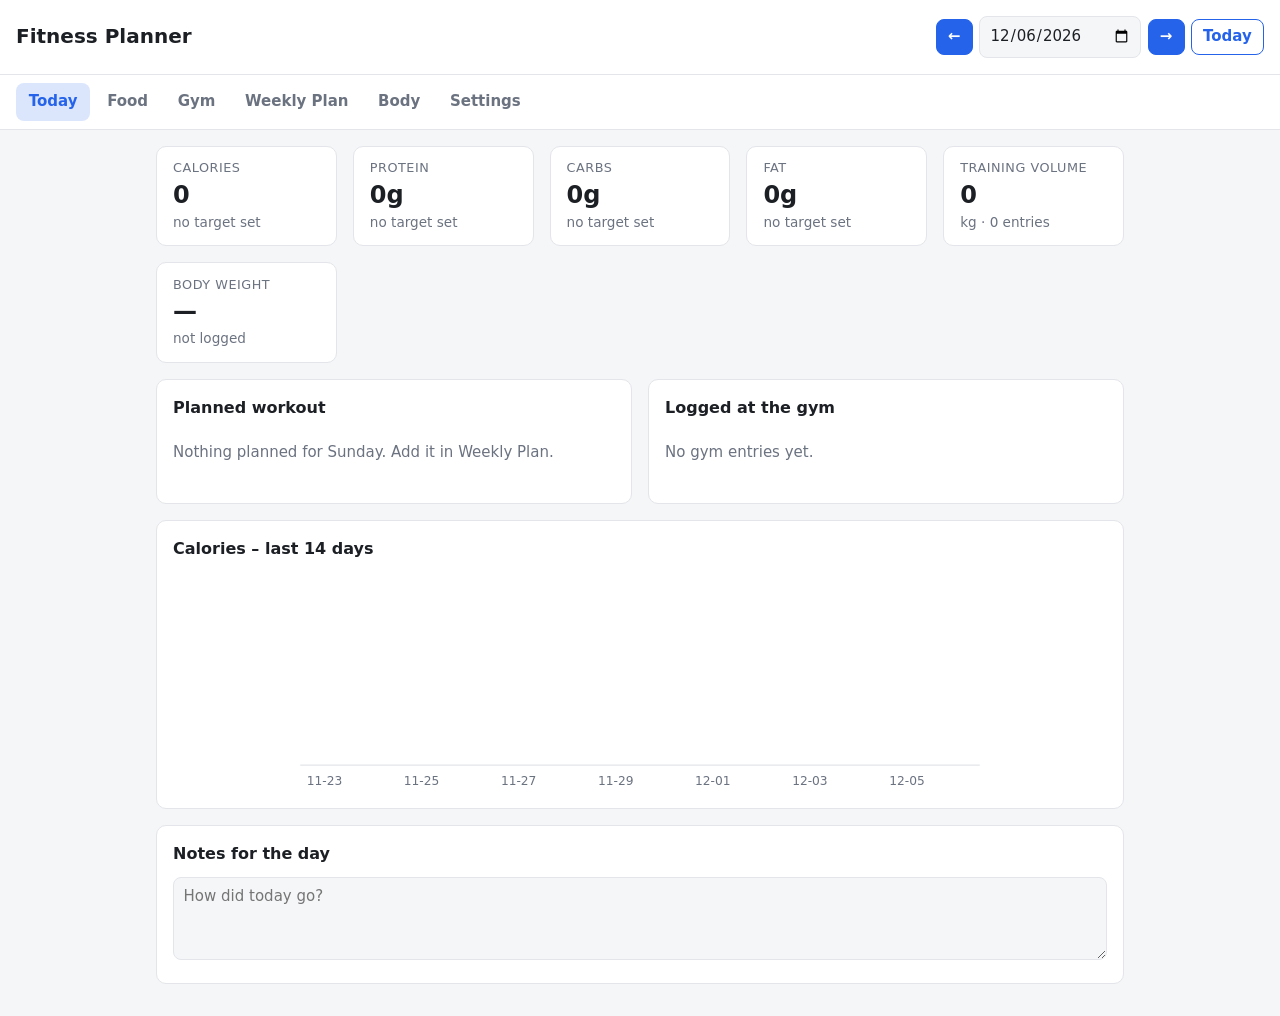
==== index.html @ 5d9c7757 "Add personal fitness planner website Static single-page app for manually logging food, gym sessions " ====
<!doctype html>
<html lang="en">
<head>
  <meta charset="utf-8">
  <meta name="viewport" content="width=device-width, initial-scale=1">
  <title>Fitness Planner</title>
  <link rel="stylesheet" href="styles.css">
</head>
<body>
  <header class="topbar">
    <h1>Fitness Planner</h1>
    <div class="date-nav">
      <button id="prevDay" aria-label="Previous day">&larr;</button>
      <input type="date" id="currentDate">
      <button id="nextDay" aria-label="Next day">&rarr;</button>
      <button id="todayBtn" class="ghost">Today</button>
    </div>
  </header>

  <nav class="tabs" role="tablist">
    <button class="tab active" data-tab="today">Today</button>
    <button class="tab" data-tab="food">Food</button>
    <button class="tab" data-tab="gym">Gym</button>
    <button class="tab" data-tab="plan">Weekly Plan</button>
    <button class="tab" data-tab="body">Body</button>
    <button class="tab" data-tab="settings">Settings</button>
  </nav>

  <main>
    <!-- TODAY -->
    <section id="tab-today" class="panel active">
      <div class="grid stats" id="todayStats"></div>
      <div class="grid two">
        <div class="card">
          <h2>Planned workout</h2>
          <div id="todayPlan"></div>
        </div>
        <div class="card">
          <h2>Logged at the gym</h2>
          <div id="todayGym"></div>
        </div>
      </div>
      <div class="card">
        <h2>Calories – last 14 days</h2>
        <div id="calChart" class="chart"></div>
      </div>
      <div class="card">
        <h2>Notes for the day</h2>
        <textarea id="dayNote" rows="3" placeholder="How did today go?"></textarea>
      </div>
    </section>

    <!-- FOOD -->
    <section id="tab-food" class="panel">
      <div class="card">
        <h2>Add food</h2>
        <form id="foodForm" class="form-grid">
          <label>Meal
            <select name="meal">
              <option>Breakfast</option><option>Lunch</option>
              <option>Dinner</option><option>Snack</option>
            </select>
          </label>
          <label class="wide">Food<input name="name" required placeholder="e.g. Chicken breast 200g"></label>
          <label>Calories<input name="kcal" type="number" min="0" step="1"></label>
          <label>Protein (g)<input name="protein" type="number" min="0" step="0.1"></label>
          <label>Carbs (g)<input name="carbs" type="number" min="0" step="0.1"></label>
          <label>Fat (g)<input name="fat" type="number" min="0" step="0.1"></label>
          <button type="submit">Add</button>
        </form>
        <div id="foodQuick" class="chips"></div>
      </div>
      <div class="card">
        <h2>Food on <span class="dateLabel"></span></h2>
        <div id="foodList"></div>
      </div>
    </section>

    <!-- GYM -->
    <section id="tab-gym" class="panel">
      <div class="card">
        <h2>Log a set</h2>
        <form id="gymForm" class="form-grid">
          <label class="wide">Exercise<input name="exercise" required list="exerciseList" placeholder="e.g. Bench press"></label>
          <label>Sets<input name="sets" type="number" min="1" step="1" value="1"></label>
          <label>Reps<input name="reps" type="number" min="0" step="1"></label>
          <label><span>Weight (<span class="unitW"></span>)</span><input name="weight" type="number" min="0" step="0.5"></label>
          <label>Duration (min)<input name="minutes" type="number" min="0" step="1" placeholder="cardio"></label>
          <label class="wide">Notes<input name="notes" placeholder="RPE, feel, etc."></label>
          <button type="submit">Add</button>
        </form>
        <datalist id="exerciseList"></datalist>
      </div>
      <div class="card">
        <h2>Workout on <span class="dateLabel"></span></h2>
        <div id="gymList"></div>
      </div>
      <div class="card">
        <h2>Exercise history</h2>
        <select id="historyExercise"></select>
        <div id="historyChart" class="chart"></div>
        <div id="historyTable"></div>
      </div>
    </section>

    <!-- PLAN -->
    <section id="tab-plan" class="panel">
      <div class="card">
        <h2>Weekly template</h2>
        <p class="muted">Write what you plan to do each day. One exercise per line, e.g. <code>Squat 3x5 @ 100</code>.</p>
        <div id="planGrid" class="plan-grid"></div>
      </div>
    </section>

    <!-- BODY -->
    <section id="tab-body" class="panel">
      <div class="card">
        <h2>Log body weight</h2>
        <form id="bodyForm" class="form-grid">
          <label><span>Weight (<span class="unitW"></span>)</span><input name="weight" type="number" min="0" step="0.1" required></label>
          <label>Waist (cm)<input name="waist" type="number" min="0" step="0.1"></label>
          <button type="submit">Save for <span class="dateLabel"></span></button>
        </form>
      </div>
      <div class="card">
        <h2>Weight trend</h2>
        <div id="weightChart" class="chart"></div>
        <div id="bodyList"></div>
      </div>
    </section>

    <!-- SETTINGS -->
    <section id="tab-settings" class="panel">
      <div class="card">
        <h2>Daily targets</h2>
        <p class="muted">Set these yourself (or with your coach / dietitian). Leave blank to hide a target.</p>
        <form id="settingsForm" class="form-grid">
          <label>Calories<input name="kcal" type="number" min="0"></label>
          <label>Protein (g)<input name="protein" type="number" min="0"></label>
          <label>Carbs (g)<input name="carbs" type="number" min="0"></label>
          <label>Fat (g)<input name="fat" type="number" min="0"></label>
          <label>Weight unit
            <select name="unit"><option value="kg">kg</option><option value="lb">lb</option></select>
          </label>
          <button type="submit">Save</button>
        </form>
      </div>
      <div class="card">
        <h2>Backup</h2>
        <p class="muted">Data is stored only in this browser. Export regularly to keep a copy, or to move it to another device.</p>
        <div class="row">
          <button id="exportBtn">Export JSON</button>
          <button id="exportCsvBtn" class="ghost">Export CSV (food + gym)</button>
          <label class="file-btn ghost">Import JSON<input type="file" id="importFile" accept="application/json"></label>
          <button id="wipeBtn" class="danger">Erase all data</button>
        </div>
      </div>
    </section>
  </main>

  <div id="toast" class="toast" hidden></div>
  <script src="app.js"></script>
</body>
</html>
---- styles.css ----
:root {
  --bg: #f5f6f8;
  --card: #ffffff;
  --text: #1c1f24;
  --muted: #6b7280;
  --border: #e3e5ea;
  --accent: #2563eb;
  --accent-soft: #dbe6fd;
  --good: #15803d;
  --warn: #b45309;
  --danger: #b91c1c;
  --radius: 10px;
}
@media (prefers-color-scheme: dark) {
  :root {
    --bg: #111317;
    --card: #1b1e24;
    --text: #e8eaee;
    --muted: #9aa1ad;
    --border: #2c3038;
    --accent: #6b9bff;
    --accent-soft: #23314f;
    --good: #4ade80;
    --warn: #fbbf24;
    --danger: #f87171;
  }
}
* { box-sizing: border-box; }
body {
  margin: 0;
  font: 15px/1.45 system-ui, -apple-system, "Segoe UI", Roboto, sans-serif;
  background: var(--bg);
  color: var(--text);
}
h1 { font-size: 1.25rem; margin: 0; }
h2 { font-size: 1rem; margin: 0 0 .75rem; }
.muted { color: var(--muted); font-size: .9rem; }
code { background: var(--accent-soft); padding: 0 4px; border-radius: 4px; }

.topbar {
  display: flex; flex-wrap: wrap; gap: .75rem;
  align-items: center; justify-content: space-between;
  padding: 1rem; background: var(--card); border-bottom: 1px solid var(--border);
}
.date-nav { display: flex; gap: .4rem; align-items: center; }

.tabs {
  display: flex; gap: .25rem; overflow-x: auto;
  padding: .5rem 1rem; background: var(--card); border-bottom: 1px solid var(--border);
  position: sticky; top: 0; z-index: 5;
}
.tab {
  background: transparent; color: var(--muted); border: 0;
  padding: .5rem .8rem; border-radius: 8px; white-space: nowrap;
}
.tab.active { background: var(--accent-soft); color: var(--accent); font-weight: 600; }

main { max-width: 1000px; margin: 0 auto; padding: 1rem; }
.panel { display: none; }
.panel.active { display: block; }

.card {
  background: var(--card); border: 1px solid var(--border);
  border-radius: var(--radius); padding: 1rem; margin-bottom: 1rem;
}
.grid { display: grid; gap: 1rem; }
.grid.two { grid-template-columns: repeat(auto-fit, minmax(280px, 1fr)); }
.grid.stats { grid-template-columns: repeat(auto-fit, minmax(150px, 1fr)); margin-bottom: 1rem; }
.stat { background: var(--card); border: 1px solid var(--border); border-radius: var(--radius); padding: .8rem 1rem; }
.stat .label { color: var(--muted); font-size: .8rem; text-transform: uppercase; letter-spacing: .04em; }
.stat .value { font-size: 1.5rem; font-weight: 700; font-variant-numeric: tabular-nums; }
.stat .sub { color: var(--muted); font-size: .85rem; }
.bar { height: 6px; background: var(--border); border-radius: 3px; margin-top: .4rem; overflow: hidden; }
.bar > span { display: block; height: 100%; background: var(--accent); }
.bar.over > span { background: var(--warn); }

input, select, textarea, button {
  font: inherit; color: inherit;
}
input, select, textarea {
  width: 100%; padding: .5rem .6rem; border: 1px solid var(--border);
  border-radius: 8px; background: var(--bg);
}
textarea { resize: vertical; }
button, .file-btn {
  padding: .5rem .9rem; border-radius: 8px; border: 1px solid var(--accent);
  background: var(--accent); color: #fff; cursor: pointer; font-weight: 600;
}
button.ghost, .file-btn.ghost { background: transparent; color: var(--accent); }
button.danger { background: transparent; border-color: var(--danger); color: var(--danger); }
button.icon { background: transparent; border: 0; color: var(--muted); padding: .2rem .4rem; }
button.icon:hover { color: var(--danger); }
.date-nav button { padding: .4rem .7rem; }
.date-nav input { width: auto; }
.file-btn input { display: none; }

.form-grid {
  display: grid; gap: .6rem; align-items: end;
  grid-template-columns: repeat(auto-fit, minmax(130px, 1fr));
}
.form-grid label { display: flex; flex-direction: column; gap: .25rem; font-size: .85rem; color: var(--muted); }
.form-grid .wide { grid-column: span 2; }
.row { display: flex; flex-wrap: wrap; gap: .5rem; }

table { width: 100%; border-collapse: collapse; font-variant-numeric: tabular-nums; }
th, td { text-align: left; padding: .45rem .4rem; border-bottom: 1px solid var(--border); }
th { color: var(--muted); font-weight: 500; font-size: .8rem; }
td.num, th.num { text-align: right; }
tr.group td { background: var(--accent-soft); font-weight: 600; }
.empty { color: var(--muted); padding: .5rem 0; }

.chips { display: flex; flex-wrap: wrap; gap: .4rem; margin-top: .8rem; }
.chip {
  background: var(--accent-soft); color: var(--accent); border: 0;
  font-weight: 500; padding: .3rem .7rem; border-radius: 999px; font-size: .85rem;
}

.plan-grid { display: grid; gap: .8rem; grid-template-columns: repeat(auto-fit, minmax(220px, 1fr)); }
.plan-day { border: 1px solid var(--border); border-radius: 8px; padding: .6rem; }
.plan-day.is-today { border-color: var(--accent); }
.plan-day h3 { margin: 0 0 .4rem; font-size: .95rem; }
.plan-day input { margin-bottom: .4rem; }

ul.plain { list-style: none; padding: 0; margin: 0; }
ul.plain li { padding: .3rem 0; border-bottom: 1px solid var(--border); display: flex; gap: .5rem; align-items: center; }
ul.plain li.done span { text-decoration: line-through; color: var(--muted); }
ul.plain input[type=checkbox] { width: auto; }

.chart svg { width: 100%; height: auto; max-height: 220px; display: block; }
.chart .axis { stroke: var(--border); }
.chart .line { fill: none; stroke: var(--accent); stroke-width: 2; }
.chart .dot { fill: var(--accent); }
.chart .barrect { fill: var(--accent); }
.chart .target { stroke: var(--warn); stroke-dasharray: 4 4; }
.chart text { fill: var(--muted); font-size: 10px; }

.toast {
  position: fixed; bottom: 1rem; left: 50%; transform: translateX(-50%);
  background: var(--text); color: var(--bg); padding: .6rem 1rem; border-radius: 8px;
}

@media (max-width: 520px) {
  .form-grid .wide { grid-column: 1 / -1; }
  .topbar { flex-direction: column; align-items: stretch; }
}
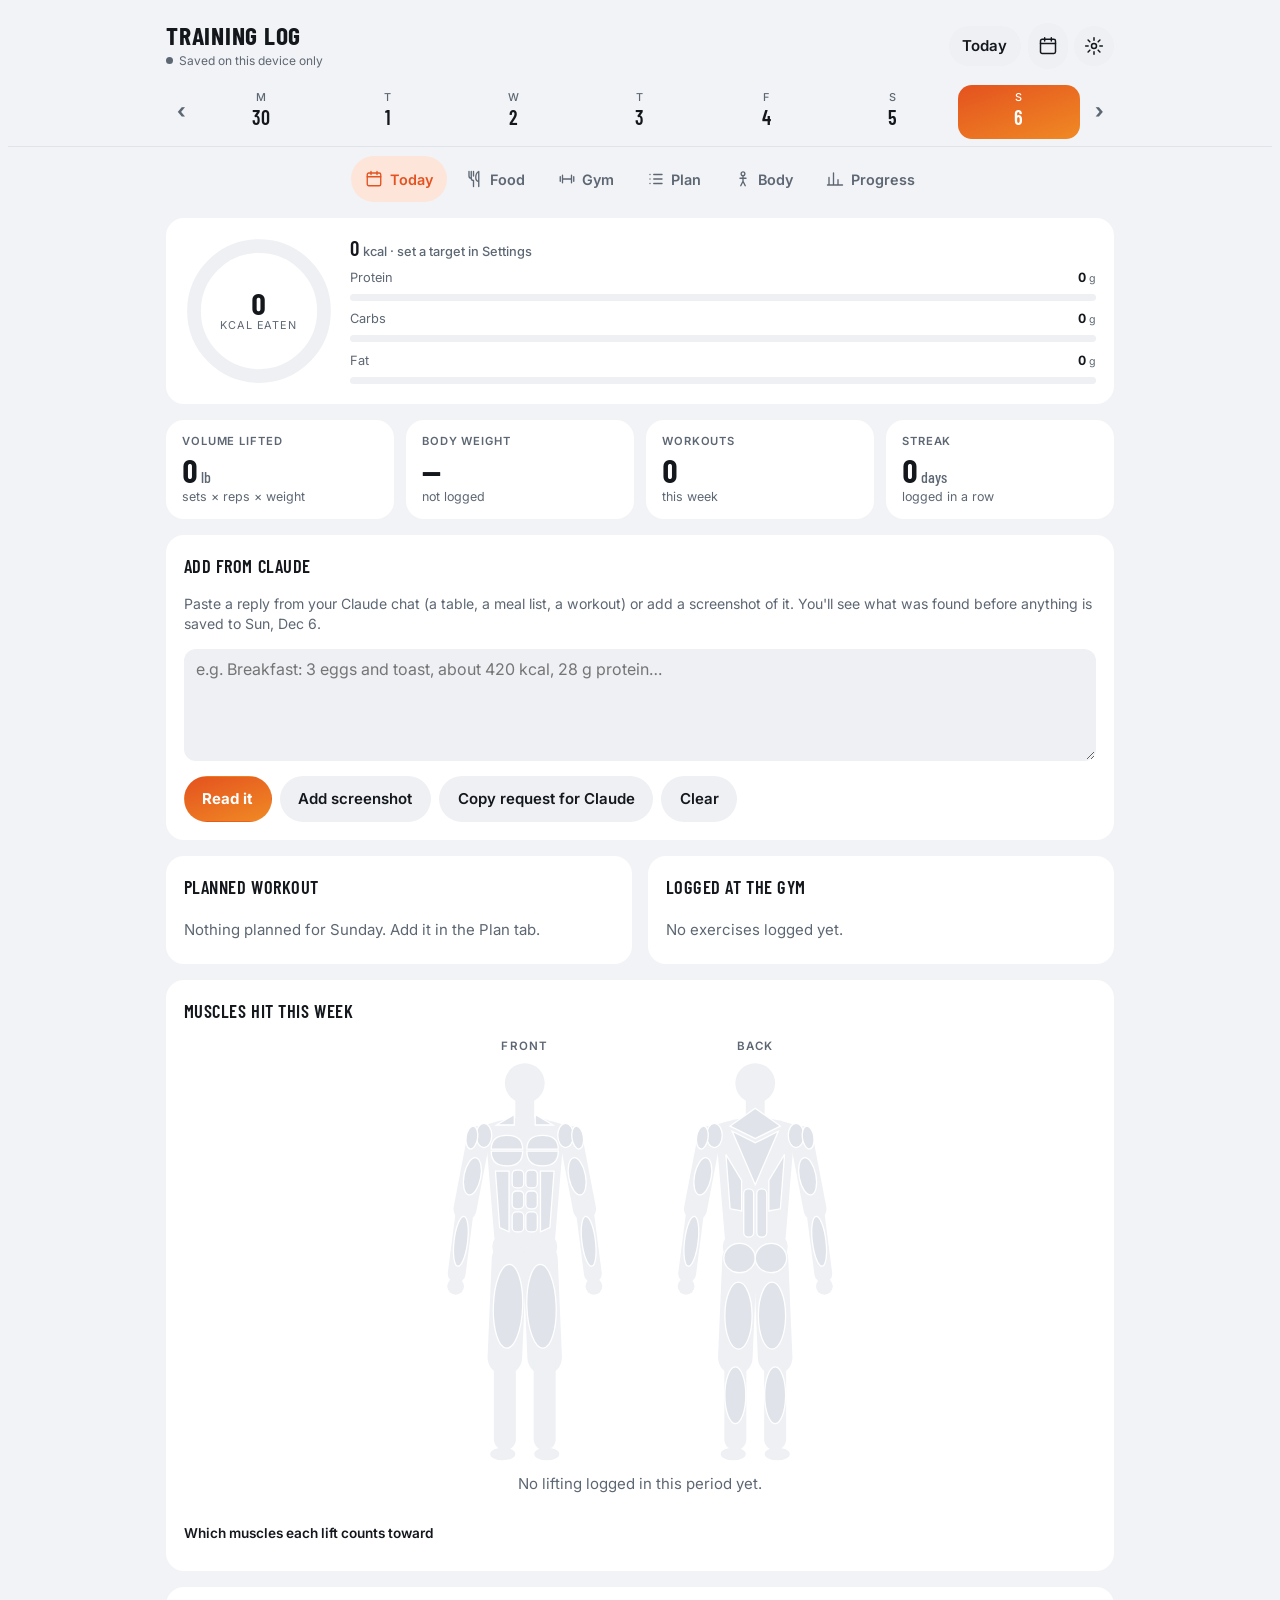
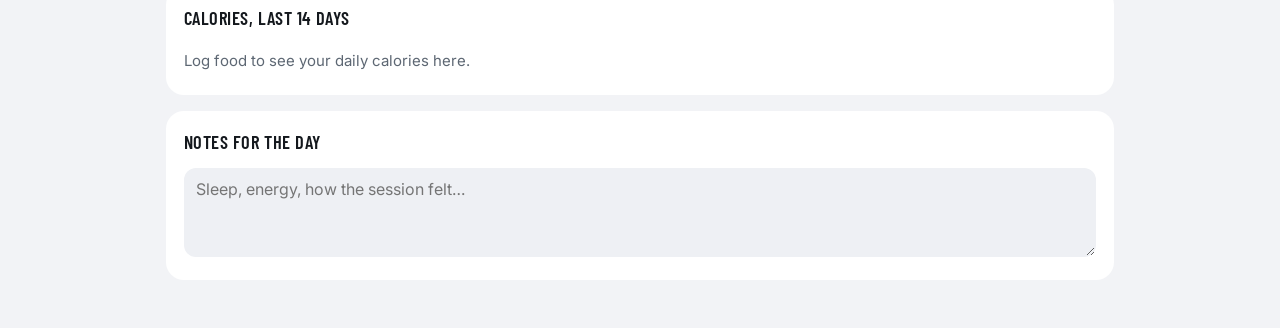
==== commit cee31765: "Replace the planner with the current Training Log app Single-file app with a dark redesign, week str" ====
--- a/index.html
+++ b/index.html
@@ -1,164 +1,1464 @@
 <!doctype html>
 <html lang="en">
 <head>
-  <meta charset="utf-8">
-  <meta name="viewport" content="width=device-width, initial-scale=1">
-  <title>Fitness Planner</title>
-  <link rel="stylesheet" href="styles.css">
+<meta charset="utf-8">
+<meta name="viewport" content="width=device-width,initial-scale=1,viewport-fit=cover">
 </head>
 <body>
-  <header class="topbar">
-    <h1>Fitness Planner</h1>
+<title>Sarom's Training Log</title>
+<meta name="claude:viewport-fit-sides" content="cover">
+<link rel="preconnect" href="https://fonts.googleapis.com">
+<link rel="stylesheet" href="https://fonts.googleapis.com/css2?family=Barlow+Condensed:wght@500;600;700&family=Inter:wght@400;500;600;700&display=swap">
+<style>
+/* Layout: phone-first single column. Week strip sticks under the title; tab bar fixed at the bottom (top row on wide screens).
+   Dark-first: charcoal surfaces, one warm accent for actions and calories, three fixed macro colors. */
+:root {
+  --bg: #0c0e12; --card: #171b21; --card-2: #20252d; --fg: #f2f4f7; --muted: #8e98a5; --line: #2b313b;
+  --accent: #ff6a3d; --accent-2: #ffa23d; --accent-ink: #1c0d05; --accent-soft: #3a2218;
+  --c-protein: #5aa9ff; --c-carbs: #ffc64d; --c-fat: #ff6f9c;
+  --warn: #ffb020; --danger: #ff6464;
+  --font-display: "Barlow Condensed", "Arial Narrow", system-ui, sans-serif;
+  --font-body: "Inter", system-ui, -apple-system, "Segoe UI", Roboto, sans-serif;
+  --radius: 18px; --tabbar-h: 66px;
+  color-scheme: dark;
+}
+@media (prefers-color-scheme: light) {
+  :root:not([data-theme="dark"]) {
+    --bg: #f2f3f6; --card: #ffffff; --card-2: #eef0f4; --fg: #14181d; --muted: #5d6773; --line: #e0e4ea;
+    --accent: #e4521f; --accent-2: #f08a24; --accent-ink: #ffffff; --accent-soft: #fde5da;
+    --c-protein: #1f7ae0; --c-carbs: #c58700; --c-fat: #d83a70;
+    --warn: #b45309; --danger: #c62828;
+    color-scheme: light;
+  }
+}
+:root[data-theme="light"] {
+  --bg: #f2f3f6; --card: #ffffff; --card-2: #eef0f4; --fg: #14181d; --muted: #5d6773; --line: #e0e4ea;
+  --accent: #e4521f; --accent-2: #f08a24; --accent-ink: #ffffff; --accent-soft: #fde5da;
+  --c-protein: #1f7ae0; --c-carbs: #c58700; --c-fat: #d83a70;
+  --warn: #b45309; --danger: #c62828;
+  color-scheme: light;
+}
+* { box-sizing: border-box; }
+[hidden] { display: none !important; }
+body {
+  background: var(--bg); color: var(--fg); font: 15px/1.45 var(--font-body);
+  padding-bottom: calc(var(--tabbar-h) + env(safe-area-inset-bottom, 0px) + 16px);
+}
+body::before { content: ""; position: fixed; inset: 0 0 auto; height: env(safe-area-inset-top, 0px); z-index: 10; background: var(--bg); }
+h1, h2, h3 { font-family: var(--font-display); text-wrap: balance; margin: 0; text-transform: uppercase; letter-spacing: .03em; }
+h1 { font-size: 1.6rem; font-weight: 700; line-height: 1; white-space: nowrap; }
+h2 { font-size: 1.15rem; font-weight: 600; margin-bottom: .75rem; }
+h3 { font-size: 1rem; font-weight: 600; }
+.muted { color: var(--muted); font-size: .88rem; }
+code { background: var(--card-2); padding: 0 5px; border-radius: 5px; font-size: .9em; }
+.wrap { max-width: 980px; margin: 0 auto; padding-left: max(16px, env(safe-area-inset-left, 0px)); padding-right: max(16px, env(safe-area-inset-right, 0px)); }
+
+/* Header */
+.topbar .wrap { display: flex; gap: .75rem; align-items: center; justify-content: space-between; padding-block: .9rem .5rem; }
+.date-nav { display: flex; gap: .4rem; align-items: center; min-width: 0; }
+.date-nav button { min-height: 40px; padding: .3rem .8rem; }
+.iconbtn { width: 40px; min-height: 40px; padding: 0 !important; flex: none; }
+.iconbtn svg, .tab svg { stroke: currentColor; fill: none; stroke-width: 1.8; stroke-linecap: round; stroke-linejoin: round; }
+.iconbtn svg { width: 20px; height: 20px; }
+.sync { font-size: .75rem; color: var(--muted); display: flex; align-items: center; gap: .35rem; margin-top: .25rem; }
+.sync::before { content: ""; width: 7px; height: 7px; border-radius: 50%; background: var(--muted); }
+.sync[data-state="cloud"]::before { background: #3ddc97; }
+.sync[data-state="saving"]::before { background: var(--warn); }
+.sync[data-state="error"]::before { background: var(--danger); }
+
+/* Week strip */
+.weekbar { position: sticky; top: env(safe-area-inset-top, 0px); z-index: 9; background: var(--bg); border-bottom: 1px solid var(--line); }
+.weekbar .wrap { display: flex; align-items: center; gap: .25rem; padding-block: .45rem; }
+.weekbar > .wrap > button { min-height: 44px; width: 30px; padding: 0; border: 0; background: transparent; color: var(--muted); font-size: 1.3rem; flex: none; }
+.week-strip { display: grid; grid-template-columns: repeat(7, 1fr); gap: .25rem; flex: 1; min-width: 0; }
+.wd { min-height: 54px; padding: .25rem 0; border: 0; border-radius: 14px; background: transparent; color: var(--muted); display: flex; flex-direction: column; gap: 1px; align-items: center; justify-content: center; font-weight: 500; }
+.wd span { font-size: .68rem; letter-spacing: .06em; }
+.wd b { font: 600 1.25rem/1 var(--font-display); color: var(--fg); }
+.wd i { width: 5px; height: 5px; border-radius: 50%; background: transparent; }
+.wd i.on { background: var(--accent); }
+.wd.now b { color: var(--accent); }
+.wd.sel { background: linear-gradient(160deg, var(--accent), var(--accent-2)); color: var(--accent-ink); }
+.wd.sel b { color: var(--accent-ink); }
+.wd.sel i.on { background: var(--accent-ink); }
+
+/* Tabs */
+.tabs {
+  position: fixed; left: 0; right: 0; bottom: 0; z-index: 9; display: grid; grid-template-columns: repeat(6, 1fr);
+  background: var(--card); border-top: 1px solid var(--line);
+  padding-bottom: env(safe-area-inset-bottom, 0px); padding-left: env(safe-area-inset-left, 0px); padding-right: env(safe-area-inset-right, 0px);
+}
+.tab {
+  height: var(--tabbar-h); background: transparent; border: 0; color: var(--muted); border-radius: 0; padding: 0;
+  display: flex; flex-direction: column; align-items: center; justify-content: center; gap: 4px; font: 600 .68rem var(--font-body);
+}
+.tab svg { width: 23px; height: 23px; }
+.tab.active { color: var(--accent); }
+@media (min-width: 760px) {
+  body { padding-bottom: 24px; }
+  .tabs { position: static; display: flex; gap: .25rem; border-top: 0; background: transparent; padding: .6rem 16px 0; justify-content: center; }
+  .tab { height: auto; flex-direction: row; padding: .5rem .9rem; border-radius: 999px; font-size: .9rem; gap: .4rem; }
+  .tab svg { width: 18px; height: 18px; }
+  .tab.active { background: var(--accent-soft); }
+}
+
+main { padding-block: 1rem; }
+.panel { display: none; }
+.panel.active { display: flex; flex-direction: column; gap: 1rem; }
+.card { background: var(--card); border-radius: var(--radius); padding: 1.1rem; min-width: 0; }
+.banner { border-radius: 14px; padding: .7rem 1rem; background: var(--accent-soft); font-size: .9rem; display: flex; flex-wrap: wrap; gap: .5rem; align-items: center; justify-content: space-between; }
+.banner.warn { background: color-mix(in srgb, var(--warn) 18%, var(--card)); }
+.banner button { min-height: 36px; padding: .2rem .9rem; }
+.grid { display: grid; gap: .75rem; }
+.grid.two { grid-template-columns: repeat(auto-fit, minmax(280px, 1fr)); gap: 1rem; }
+.stats { grid-template-columns: repeat(2, 1fr); }
+@media (min-width: 640px) { .stats { grid-template-columns: repeat(3, 1fr); } .stats.four { grid-template-columns: repeat(4, 1fr); } }
+.stat { background: var(--card); border-radius: var(--radius); padding: .85rem 1rem; min-width: 0; }
+.stat .label { color: var(--muted); font-size: .7rem; text-transform: uppercase; letter-spacing: .08em; font-weight: 600; }
+.stat .value { font: 700 2rem/1.1 var(--font-display); font-variant-numeric: tabular-nums; margin-top: .2rem; }
+.stat .value small { font-size: 1rem; font-weight: 500; color: var(--muted); margin-left: .2rem; }
+.stat .sub { color: var(--muted); font-size: .78rem; }
+.bar { height: 7px; background: var(--card-2); border-radius: 4px; margin-top: .4rem; overflow: hidden; }
+.bar > span { display: block; height: 100%; border-radius: 4px; background: var(--accent); }
+.bar.over > span { background: var(--warn); }
+
+/* Today hero: calorie ring + macros */
+.hero { display: grid; grid-template-columns: minmax(104px, 150px) minmax(0, 1.25fr); gap: 1rem; align-items: center; }
+.ring-wrap { position: relative; }
+.ring { width: 100%; height: auto; display: block; }
+.ring-bg { fill: none; stroke: var(--card-2); stroke-width: 11; }
+.ring-fg { fill: none; stroke: url(#ringGrad); stroke-width: 11; stroke-linecap: round; }
+.ring-fg.over { stroke: var(--warn); }
+.ring-mid { position: absolute; inset: 0; display: flex; flex-direction: column; align-items: center; justify-content: center; text-align: center; }
+.ring-mid b { font: 700 1.9rem/1 var(--font-display); font-variant-numeric: tabular-nums; }
+.ring-mid span { font-size: .68rem; color: var(--muted); text-transform: uppercase; letter-spacing: .08em; }
+.macros { display: flex; flex-direction: column; gap: .6rem; min-width: 0; }
+.eaten { font: 600 1.3rem/1 var(--font-display); }
+.eaten span { color: var(--muted); font: 500 .8rem var(--font-body); }
+.macro-top { display: flex; justify-content: space-between; align-items: baseline; font-size: .8rem; color: var(--muted); }
+.macro-top b { color: var(--fg); font-variant-numeric: tabular-nums; white-space: nowrap; }
+.macro-top small { color: var(--muted); font-weight: 400; }
+.macro.protein .bar > span { background: var(--c-protein); }
+.macro.carbs .bar > span { background: var(--c-carbs); }
+.macro.fat .bar > span { background: var(--c-fat); }
+
+input, select, textarea, button { font: inherit; color: inherit; }
+input, select, textarea { width: 100%; min-height: 46px; padding: .55rem .7rem; border: 1px solid transparent; border-radius: 12px; background: var(--card-2); font-size: 16px; }
+textarea { resize: vertical; min-height: 0; }
+input:focus-visible, select:focus-visible, textarea:focus-visible, button:focus-visible { outline: 2px solid var(--accent); outline-offset: 1px; }
+button, .file-btn {
+  min-height: 46px; padding: .5rem 1.1rem; border-radius: 999px; border: 1px solid transparent;
+  background: linear-gradient(160deg, var(--accent), var(--accent-2)); color: var(--accent-ink); cursor: pointer; font-weight: 700;
+  display: inline-flex; align-items: center; justify-content: center; gap: .3rem;
+}
+button:disabled { opacity: .55; }
+button.ghost, .file-btn.ghost { background: var(--card-2); color: var(--fg); font-weight: 600; }
+button.danger { background: transparent; border-color: var(--danger); color: var(--danger); }
+button.danger.armed { background: var(--danger); color: var(--bg); }
+button.icon { background: transparent; border: 0; color: var(--muted); min-height: 36px; padding: .2rem .5rem; }
+td.act, th.act { position: sticky; right: 0; background: var(--card); box-shadow: -6px 0 6px -6px var(--line); }
+td.act button.icon { color: var(--danger); font-size: 1.05rem; min-width: 36px; }
+td.act button.icon[data-dup-gym] { color: var(--muted); }
+.file-btn { position: relative; overflow: hidden; }
+.file-btn input { position: absolute; inset: 0; width: 100%; height: 100%; min-height: 0; padding: 0; border: 0; opacity: 0; cursor: pointer; font-size: 0; }
+#shotNames { display: flex; gap: .6rem; align-items: center; flex-wrap: wrap; }
+#shotNames img { height: 72px; width: auto; border-radius: 8px; }
+
+.form-grid { display: grid; gap: .65rem; align-items: end; grid-template-columns: repeat(2, minmax(0, 1fr)); }
+@media (min-width: 640px) { .form-grid { grid-template-columns: repeat(4, minmax(0, 1fr)); } }
+.form-grid label { display: flex; flex-direction: column; gap: .25rem; font-size: .75rem; color: var(--muted); font-weight: 600; min-width: 0; text-transform: uppercase; letter-spacing: .05em; }
+.form-grid .full { grid-column: 1 / -1; }
+.form-grid button { grid-column: 1 / -1; }
+@media (min-width: 640px) { .form-grid .wide { grid-column: span 2; } .form-grid button { grid-column: auto; } }
+.row { display: flex; flex-wrap: wrap; gap: .5rem; }
+
+.table-wrap { overflow-x: auto; margin: 0 -4px; }
+table { width: 100%; border-collapse: collapse; font-variant-numeric: tabular-nums; }
+th, td { text-align: left; padding: .55rem .4rem; border-bottom: 1px solid var(--line); white-space: nowrap; }
+td.name { white-space: normal; min-width: 6.5rem; }
+th { color: var(--muted); font-weight: 600; font-size: .72rem; text-transform: uppercase; letter-spacing: .05em; }
+td.num, th.num { text-align: right; }
+tr.group td { background: var(--card-2); font-weight: 700; color: var(--accent); border-bottom: 0; }
+.empty { color: var(--muted); padding: .4rem 0; margin: 0; }
+.up { color: #3ddc97; } .down { color: var(--danger); }
+
+.chips { display: flex; flex-wrap: wrap; gap: .4rem; margin-top: .8rem; align-items: center; }
+.chip { min-height: 34px; background: var(--card-2); color: var(--fg); border: 0; font-weight: 500; padding: .25rem .8rem; border-radius: 999px; font-size: .85rem; }
+
+.plan-grid { display: grid; gap: .75rem; grid-template-columns: repeat(auto-fit, minmax(240px, 1fr)); }
+.plan-day { background: var(--card-2); border: 1px solid transparent; border-radius: 14px; padding: .8rem; display: flex; flex-direction: column; gap: .45rem; }
+.plan-day input, .plan-day textarea { background: var(--card); }
+.plan-day.is-today { border-color: var(--accent); }
+
+ul.plain { list-style: none; padding: 0; margin: 0; }
+ul.plain li { padding: .5rem 0; border-bottom: 1px solid var(--line); display: flex; gap: .6rem; align-items: center; }
+ul.plain li:last-child { border-bottom: 0; }
+ul.plain li.done span { text-decoration: line-through; color: var(--muted); }
+ul.plain input[type=checkbox] { width: 22px; height: 22px; min-height: 0; accent-color: var(--accent); flex: none; }
+
+/* Body map */
+.bodymap svg { width: 100%; max-width: 440px; height: auto; display: block; margin: 0 auto; }
+.bm-base { fill: var(--card-2); }
+.bm-limb { stroke: var(--card-2); stroke-linecap: round; fill: none; }
+.bm-m { fill: var(--line); stroke: var(--card); stroke-width: 1.5; }
+.bm-m.hit { fill: var(--accent); }
+.bodymap text { fill: var(--muted); font: 600 11px var(--font-body); letter-spacing: .1em; }
+.bm-legend { display: flex; align-items: center; gap: .6rem; justify-content: center; font-size: .75rem; color: var(--muted); margin: .4rem 0 .9rem; }
+.bm-legend i { width: 110px; height: 8px; border-radius: 4px; background: linear-gradient(90deg, hsl(220 85% 55%), hsl(165 85% 55%), hsl(110 85% 55%), hsl(55 85% 55%), hsl(0 85% 55%)); }
+.bm-m { stroke-width: 1.2; }
+.bm-details { margin-top: .8rem; font-size: .85rem; color: var(--muted); }
+.bm-details summary { cursor: pointer; color: var(--fg); font-weight: 600; min-height: 40px; display: flex; align-items: center; }
+.bm-details ul { margin: .2rem 0 .6rem; padding-left: 1.1rem; display: grid; gap: .35rem; }
+.bm-details b { color: var(--fg); }
+.bm-details p { margin: 0; }
+.bm-list { display: grid; gap: .55rem 1.2rem; grid-template-columns: repeat(auto-fit, minmax(150px, 1fr)); }
+
+/* Progress */
+.seg { display: grid; grid-template-columns: 1fr 1fr; background: var(--card-2); border-radius: 999px; padding: 4px; }
+.seg button { min-height: 38px; background: transparent; color: var(--muted); font-weight: 600; }
+.seg button.active { background: var(--card); color: var(--fg); }
+.period-nav { display: flex; align-items: center; justify-content: space-between; gap: .5rem; margin-top: .9rem; }
+.period-nav h2 { margin: 0; font-size: 1.35rem; white-space: nowrap; }
+.period-nav button { min-height: 40px; width: 44px; padding: 0; font-size: 1.2rem; }
+
+.chart svg { width: 100%; height: auto; display: block; }
+.chart .axis { stroke: var(--line); }
+.chart .line { fill: none; stroke: var(--accent); stroke-width: 2.5; }
+.chart .area { fill: var(--accent); fill-opacity: .14; stroke: none; }
+.chart .dot { fill: var(--accent); }
+.chart .barrect { fill: var(--accent); }
+.chart .target { stroke: var(--fg); stroke-opacity: .55; stroke-dasharray: 5 4; stroke-width: 1.5; fill: none; }
+.chart text { fill: var(--muted); font: 15px var(--font-body); }
+
+#pastePreview { margin-top: .8rem; display: flex; flex-direction: column; gap: .6rem; }
+.preview-day { background: var(--card-2); border-radius: 14px; padding: .7rem .8rem; }
+.preview-day td.act { background: var(--card-2); }
+.preview-day tr.group td { background: var(--card); }
+.preview-day h3 { font-size: .95rem; margin-bottom: .3rem; display: flex; gap: .5rem; align-items: center; flex-wrap: wrap; }
+.preview-day input[type=date] { width: auto; min-height: 36px; padding: .2rem .4rem; font-size: 14px; background: var(--card); }
+.check { display: flex; gap: .5rem; align-items: center; font-size: .9rem; }
+.check input { width: 20px; height: 20px; min-height: 0; accent-color: var(--accent); }
+.toast {
+  position: fixed; left: 50%; transform: translateX(-50%); z-index: 20;
+  bottom: calc(var(--tabbar-h) + env(safe-area-inset-bottom, 0px) + 12px);
+  background: var(--fg); color: var(--bg); padding: .6rem 1rem; border-radius: 999px; font-size: .9rem; font-weight: 600; max-width: calc(100% - 32px);
+}
+@media (min-width: 760px) { .toast { bottom: 20px; } }
+@media (prefers-reduced-motion: no-preference) { .panel.active { animation: fade .15s ease-out; } @keyframes fade { from { opacity: .4; } } }
+</style>
+
+<header class="topbar">
+  <div class="wrap">
+    <div>
+      <h1>Training Log</h1>
+      <div class="sync" id="sync" data-state="loading">Loading…</div>
+    </div>
     <div class="date-nav">
-      <button id="prevDay" aria-label="Previous day">&larr;</button>
-      <input type="date" id="currentDate">
-      <button id="nextDay" aria-label="Next day">&rarr;</button>
-      <button id="todayBtn" class="ghost">Today</button>
+<button id="todayBtn" class="ghost">Today</button>
+      <label class="file-btn ghost iconbtn" aria-label="Pick a date"><svg viewBox="0 0 24 24"><rect x="3" y="4" width="18" height="17" rx="2"/><path d="M3 9h18M8 2v4M16 2v4"/></svg><input type="date" id="currentDate" aria-label="Date"></label>
+      <button id="settingsBtn" class="ghost iconbtn" aria-label="Settings"><svg viewBox="0 0 24 24"><circle cx="12" cy="12" r="3"/><path d="M12 2v3M12 19v3M2 12h3M19 12h3M4.9 4.9l2.1 2.1M17 17l2.1 2.1M4.9 19.1L7 17M17 7l2.1-2.1"/></svg></button>
     </div>
-  </header>
-
-  <nav class="tabs" role="tablist">
-    <button class="tab active" data-tab="today">Today</button>
-    <button class="tab" data-tab="food">Food</button>
-    <button class="tab" data-tab="gym">Gym</button>
-    <button class="tab" data-tab="plan">Weekly Plan</button>
-    <button class="tab" data-tab="body">Body</button>
-    <button class="tab" data-tab="settings">Settings</button>
-  </nav>
-
-  <main>
-    <!-- TODAY -->
-    <section id="tab-today" class="panel active">
-      <div class="grid stats" id="todayStats"></div>
-      <div class="grid two">
-        <div class="card">
-          <h2>Planned workout</h2>
-          <div id="todayPlan"></div>
-        </div>
-        <div class="card">
-          <h2>Logged at the gym</h2>
-          <div id="todayGym"></div>
-        </div>
+  </div>
+</header>
+<div class="weekbar">
+  <div class="wrap">
+    <button id="prevDay" aria-label="Previous week">‹</button>
+    <div class="week-strip" id="weekStrip"></div>
+    <button id="nextDay" aria-label="Next week">›</button>
+  </div>
+</div>
+
+<nav class="tabs" role="tablist">
+  <button class="tab active" data-tab="today"><svg viewBox="0 0 24 24"><rect x="3" y="4" width="18" height="17" rx="2"/><path d="M3 9h18M8 2v4M16 2v4"/></svg>Today</button>
+  <button class="tab" data-tab="food"><svg viewBox="0 0 24 24"><path d="M7 2v9a3 3 0 0 0 3 3v8M7 2v6M10 2v6M4 2v6a3 3 0 0 0 3 3M17 22V2c-2 1-4 4-4 8s2 5 4 5"/></svg>Food</button>
+  <button class="tab" data-tab="gym"><svg viewBox="0 0 24 24"><path d="M6 7v10M3 9v6M18 7v10M21 9v6M6 12h12"/></svg>Gym</button>
+  <button class="tab" data-tab="plan"><svg viewBox="0 0 24 24"><path d="M9 6h11M9 12h11M9 18h11M4 6h.01M4 12h.01M4 18h.01"/></svg>Plan</button>
+  <button class="tab" data-tab="body"><svg viewBox="0 0 24 24"><circle cx="12" cy="5" r="2.5"/><path d="M12 8v7M8 11h8M12 15l-3 6M12 15l3 6"/></svg>Body</button>
+  <button class="tab" data-tab="progress"><svg viewBox="0 0 24 24"><path d="M4 20V10M10 20V4M16 20v-7M22 20H2"/></svg>Progress</button>
+</nav>
+
+<main class="wrap">
+  <div id="notice" class="banner" hidden></div>
+
+  <!-- TODAY -->
+  <section id="tab-today" class="panel active">
+    <div id="reportBanner" class="banner" hidden></div>
+    <div class="card hero" id="todayHero"></div>
+    <div class="grid stats four" id="todayStats"></div>
+    <div class="card" id="pasteCard">
+      <h2>Add from Claude</h2>
+      <p class="muted">Paste a reply from your Claude chat (a table, a meal list, a workout) or add a screenshot of it. You'll see what was found before anything is saved to <span class="dateLabel"></span>.</p>
+      <textarea id="pasteText" rows="4" placeholder="e.g. Breakfast: 3 eggs and toast, about 420 kcal, 28 g protein…"></textarea>
+      <div class="row" style="margin-top:.6rem">
+        <button id="pasteRead">Read it</button>
+        <label class="file-btn ghost" id="shotBtn">Add screenshot<input type="file" id="shotFile" accept="image/*"></label>
+        <button id="copyPrompt" class="ghost">Copy request for Claude</button>
+        <button id="pasteClear" class="ghost">Clear</button>
       </div>
-      <div class="card">
-        <h2>Calories – last 14 days</h2>
-        <div id="calChart" class="chart"></div>
+      <p class="muted" id="shotNames" hidden></p>
+      <p class="muted" id="pasteStatus" hidden></p>
+      <div id="pastePreview" hidden></div>
+    </div>
+    <div class="grid two">
+      <div class="card"><h2>Planned workout</h2><div id="todayPlan"></div></div>
+      <div class="card"><h2>Logged at the gym</h2><div id="todayGym"></div></div>
+    </div>
+    <div class="card"><h2>Muscles hit this week</h2><div id="weekMuscles" class="bodymap"></div></div>
+    <div class="card"><h2>Calories, last 14 days</h2><div id="calChart" class="chart"></div></div>
+    <div class="card">
+      <h2>Notes for the day</h2>
+      <textarea id="dayNote" rows="3" placeholder="Sleep, energy, how the session felt…"></textarea>
+    </div>
+  </section>
+
+  <!-- FOOD -->
+  <section id="tab-food" class="panel">
+    <div class="card">
+      <h2>Add food</h2>
+      <form id="foodForm" class="form-grid" autocomplete="off">
+        <label>Meal
+          <select name="meal" id="foodMeal"><option>Breakfast</option><option>Lunch</option><option>Dinner</option><option>Snack</option></select>
+        </label>
+        <label class="wide full">Food<input name="name" id="foodName" required placeholder="e.g. Chicken breast 200 g"></label>
+        <label>Calories (kcal)<input name="kcal" id="foodKcal" type="number" inputmode="decimal" min="0" step="1"></label>
+        <label>Protein (g)<input name="protein" id="foodProtein" type="number" inputmode="decimal" min="0" step="0.1"></label>
+        <label>Carbs (g)<input name="carbs" id="foodCarbs" type="number" inputmode="decimal" min="0" step="0.1"></label>
+        <label>Fat (g)<input name="fat" id="foodFat" type="number" inputmode="decimal" min="0" step="0.1"></label>
+        <button type="submit">Add food</button>
+      </form>
+      <div id="foodQuick" class="chips"></div>
+    </div>
+    <div class="card"><h2>Food on <span class="dateLabel"></span></h2><div id="foodList"></div><button class="danger" id="clearFood" data-clear="food" style="margin-top:.75rem" hidden>Remove all food for this day</button></div>
+  </section>
+
+  <!-- GYM -->
+  <section id="tab-gym" class="panel">
+    <div class="card">
+      <h2>Log an exercise</h2>
+      <form id="gymForm" class="form-grid" autocomplete="off">
+        <label>Category<select name="cat" id="gymCat"><option>Chest</option><option>Back</option><option>Legs</option><option>Shoulders</option><option>Arms</option><option>Other</option></select></label>
+        <label>Exercise<select id="gymPick" aria-label="Exercise"></select></label>
+        <label class="wide full" id="gymCustomWrap" hidden>New exercise name<input name="exercise" id="gymExercise" placeholder="e.g. Leg press"></label>
+        <label>Sets<input name="sets" id="gymSets" type="number" inputmode="numeric" min="1" step="1" value="1"></label>
+        <label>Reps<input name="reps" id="gymReps" type="number" inputmode="numeric" min="0" step="1"></label>
+        <label><span>Weight (<span class="unitG">lb</span>)</span><input name="weight" id="gymWeight" type="number" inputmode="decimal" min="0" step="0.5"></label>
+        <label>Minutes<input name="minutes" id="gymMinutes" type="number" inputmode="numeric" min="0" step="1" placeholder="cardio"></label>
+        <label class="wide full">Notes<input name="notes" id="gymNotes" placeholder="RPE, tempo, how it felt"></label>
+        <button type="submit">Log exercise</button>
+      </form>
+      <datalist id="exerciseList"></datalist>
+    </div>
+    <div class="card"><h2>Workout on <span class="dateLabel"></span></h2><div id="gymList"></div><button class="danger" id="clearGym" data-clear="gym" style="margin-top:.75rem" hidden>Remove all exercises for this day</button></div>
+    <div class="card">
+      <h2>Exercise history</h2>
+      <select id="historyExercise" aria-label="Exercise"></select>
+      <div id="historyChart" class="chart"></div>
+      <div id="historyTable"></div>
+    </div>
+  </section>
+
+  <!-- PLAN -->
+  <section id="tab-plan" class="panel">
+    <div class="card">
+      <h2>Weekly template</h2>
+      <p class="muted">What you plan to do each weekday. One exercise per line, e.g. <code>Squat 3×5 @ 100</code>. Each line becomes a checkbox on the Today tab.</p>
+      <div id="planGrid" class="plan-grid"></div>
+    </div>
+  </section>
+
+  <!-- BODY -->
+  <section id="tab-body" class="panel">
+    <div class="card">
+      <h2>Body measurements for <span class="dateLabel"></span></h2>
+      <form id="bodyForm" class="form-grid" autocomplete="off">
+        <label><span>Body weight (<span class="unitW">lb</span>)</span><input name="weight" id="bodyWeight" type="number" inputmode="decimal" min="0" step="0.1" required></label>
+        <label>Waist (in)<input name="waist" id="bodyWaist" type="number" inputmode="decimal" min="0" step="0.1"></label>
+        <button type="submit">Save</button>
+      </form>
+    </div>
+    <div class="card"><h2>Weight trend</h2><div id="weightChart" class="chart"></div><div id="bodyList"></div></div>
+  </section>
+
+  <!-- SETTINGS -->
+  <!-- PROGRESS -->
+  <section id="tab-progress" class="panel">
+    <div class="card">
+      <div class="seg" role="tablist">
+        <button data-period="month" class="active">Month</button>
+        <button data-period="year">Year</button>
       </div>
-      <div class="card">
-        <h2>Notes for the day</h2>
-        <textarea id="dayNote" rows="3" placeholder="How did today go?"></textarea>
+      <div class="period-nav">
+        <button id="perPrev" class="ghost" aria-label="Previous">‹</button>
+        <h2 id="perTitle"></h2>
+        <button id="perNext" class="ghost" aria-label="Next">›</button>
       </div>
-    </section>
-
-    <!-- FOOD -->
-    <section id="tab-food" class="panel">
-      <div class="card">
-        <h2>Add food</h2>
-        <form id="foodForm" class="form-grid">
-          <label>Meal
-            <select name="meal">
-              <option>Breakfast</option><option>Lunch</option>
-              <option>Dinner</option><option>Snack</option>
-            </select>
-          </label>
-          <label class="wide">Food<input name="name" required placeholder="e.g. Chicken breast 200g"></label>
-          <label>Calories<input name="kcal" type="number" min="0" step="1"></label>
-          <label>Protein (g)<input name="protein" type="number" min="0" step="0.1"></label>
-          <label>Carbs (g)<input name="carbs" type="number" min="0" step="0.1"></label>
-          <label>Fat (g)<input name="fat" type="number" min="0" step="0.1"></label>
-          <button type="submit">Add</button>
-        </form>
-        <div id="foodQuick" class="chips"></div>
+    </div>
+    <div class="grid stats" id="perStats"></div>
+    <div class="card"><h2>Muscles hit</h2><div id="perMuscles" class="bodymap"></div></div>
+    <div class="card"><h2 id="perCalTitle"></h2><div id="perCal" class="chart"></div></div>
+    <div class="card"><h2 id="perWeightTitle"></h2><div id="perWeight" class="chart"></div></div>
+    <div class="card"><h2 id="perVolTitle"></h2><div id="perVol" class="chart"></div></div>
+    <div class="card"><h2>Average macros per logged day</h2><div id="perMacros" class="macros"></div></div>
+    <div class="card"><h2>Lifts</h2><div id="perLifts"></div></div>
+  </section>
+
+  <section id="tab-settings" class="panel">
+    <div class="card">
+      <h2>Daily targets</h2>
+      <p class="muted">Your own numbers. Leave a box blank to hide that target.</p>
+      <form id="settingsForm" class="form-grid" autocomplete="off">
+        <label>Calories (kcal)<input name="kcal" id="setKcal" type="number" inputmode="numeric" min="0"></label>
+        <label>Protein (g)<input name="protein" id="setProtein" type="number" inputmode="numeric" min="0"></label>
+        <label>Carbs (g)<input name="carbs" id="setCarbs" type="number" inputmode="numeric" min="0"></label>
+        <label>Fat (g)<input name="fat" id="setFat" type="number" inputmode="numeric" min="0"></label>
+        <button type="submit">Save targets</button>
+      </form>
+    </div>
+    <div class="card">
+      <h2>Backup</h2>
+      <p class="muted" id="storageNote">Your log is saved to your Claude account, privately. Only you can see it.</p>
+      <div class="row">
+        <button id="exportBtn" class="ghost">Export backup (JSON)</button>
+        <button id="exportCsvBtn" class="ghost">Export CSV</button>
+        <label class="file-btn ghost">Import backup<input type="file" id="importFile" accept="application/json,.json"></label>
       </div>
-      <div class="card">
-        <h2>Food on <span class="dateLabel"></span></h2>
-        <div id="foodList"></div>
+      <div class="row" id="importConfirm" hidden style="margin-top:.75rem">
+        <span class="muted" id="importMsg"></span>
+        <button id="importYes">Replace my data</button>
+        <button id="importNo" class="ghost">Cancel</button>
       </div>
-    </section>
-
-    <!-- GYM -->
-    <section id="tab-gym" class="panel">
-      <div class="card">
-        <h2>Log a set</h2>
-        <form id="gymForm" class="form-grid">
-          <label class="wide">Exercise<input name="exercise" required list="exerciseList" placeholder="e.g. Bench press"></label>
-          <label>Sets<input name="sets" type="number" min="1" step="1" value="1"></label>
-          <label>Reps<input name="reps" type="number" min="0" step="1"></label>
-          <label><span>Weight (<span class="unitW"></span>)</span><input name="weight" type="number" min="0" step="0.5"></label>
-          <label>Duration (min)<input name="minutes" type="number" min="0" step="1" placeholder="cardio"></label>
-          <label class="wide">Notes<input name="notes" placeholder="RPE, feel, etc."></label>
-          <button type="submit">Add</button>
-        </form>
-        <datalist id="exerciseList"></datalist>
+    </div>
+    <div class="card">
+      <h2>Erase</h2>
+      <p class="muted">Deletes every entry, target and plan. Export a backup first if you want to keep it.</p>
+      <button id="wipeBtn" class="danger">Erase all data</button>
+    </div>
+  </section>
+</main>
+
+<div id="toast" class="toast" role="status" hidden></div>
+
+<script>
+(() => {
+  'use strict';
+
+  const LOCAL_KEY = 'trainingLog.v2';
+  const DAYS = ['Sunday', 'Monday', 'Tuesday', 'Wednesday', 'Thursday', 'Friday', 'Saturday'];
+  const MEALS = ['Breakfast', 'Lunch', 'Dinner', 'Snack'];
+
+  // ---------- State ----------
+  // days[YYYY-MM-DD] = { food: [], gym: [], body: {weight, waist}|null, note: '', done: [] }
+  // config = { settings: {kcal, protein, carbs, fat, unit}, plan: {0..6: {title, items}} }
+  const defaultConfig = () => ({ settings: { kcal: '', protein: '', carbs: '', fat: '', unit: 'kg' }, plan: {} });
+  let days = {};
+  let config = defaultConfig();
+  let currentDate = todayISO();
+
+  // ---------- Helpers ----------
+  const $ = (s, r = document) => r.querySelector(s);
+  const $$ = (s, r = document) => [...r.querySelectorAll(s)];
+  const uid = () => Date.now().toString(36) + Math.random().toString(36).slice(2, 7);
+  const num = (v) => (v === '' || v == null || isNaN(+v) ? 0 : +v);
+  const fmt = (v, d = 0) => (Math.round(v * 10 ** d) / 10 ** d).toLocaleString();
+  const esc = (s) => String(s ?? '').replace(/[&<>"']/g, (c) => ({ '&': '&amp;', '<': '&lt;', '>': '&gt;', '"': '&quot;', "'": '&#39;' }[c]));
+  function todayISO() { return toISO(new Date()); }
+  function toISO(d) { return `${d.getFullYear()}-${String(d.getMonth() + 1).padStart(2, '0')}-${String(d.getDate()).padStart(2, '0')}`; }
+  function fromISO(s) { const [y, m, d] = s.split('-').map(Number); return new Date(y, m - 1, d); }
+  function addDays(iso, n) { const d = fromISO(iso); d.setDate(d.getDate() + n); return toISO(d); }
+  const prettyDate = (iso) => fromISO(iso).toLocaleDateString(undefined, { weekday: 'short', month: 'short', day: 'numeric' });
+  const shortDate = (iso) => fromISO(iso).toLocaleDateString(undefined, { month: 'numeric', day: 'numeric' });
+  function toast(msg) {
+    const t = $('#toast'); t.textContent = msg; t.hidden = false;
+    clearTimeout(toast._t); toast._t = setTimeout(() => (t.hidden = true), 2200);
+  }
+  const formData = (f) => Object.fromEntries(new FormData(f).entries());
+  const blankDay = () => ({ food: [], gym: [], body: null, note: '', done: [] });
+  const day = (date) => days[date] || blankDay();
+  const editDay = (date) => (days[date] ||= blankDay());
+  const isEmptyDay = (d) => !d.food.length && !d.gym.length && !d.body && !d.note && !d.done.length;
+  const allGym = () => Object.keys(days).sort().flatMap((d) => days[d].gym.map((g) => ({ ...g, date: d })));
+
+  // ---------- Storage: Claude account (db) with on-device fallback ----------
+  const store = { mode: 'loading', col: null, dirty: new Set(), queues: {}, timers: {} };
+
+  function setSync(state, text) { const s = $('#sync'); s.dataset.state = state; s.textContent = text; }
+  function showNotice(text, warn) { const n = $('#notice'); n.textContent = text || ''; n.hidden = !text; n.classList.toggle('warn', !!warn); }
+
+  function saveLocal() {
+    try { localStorage.setItem(LOCAL_KEY, JSON.stringify({ days, config })); }
+    catch { toast('Could not save on this device.'); }
+  }
+  function loadLocal() {
+    try {
+      const raw = localStorage.getItem(LOCAL_KEY);
+      if (!raw) return;
+      const d = JSON.parse(raw);
+      days = d.days || {}; config = Object.assign(defaultConfig(), d.config || {});
+    } catch {}
+  }
+
+  const keyForDate = (date) => 'd' + date;
+  function docBody(key) {
+    if (key === 'config') return config;
+    const date = key.slice(1);
+    const d = days[date];
+    return d && !isEmptyDay(d) ? { date, ...d } : null;
+  }
+
+  function enqueue(key) {
+    const q = (store.queues[key] ||= { running: false, pending: false });
+    q.pending = true;
+    if (!q.running) drain(key);
+  }
+  async function drain(key) {
+    const q = store.queues[key];
+    q.running = true;
+    setSync('saving', 'Saving…');
+    while (q.pending) {
+      q.pending = false;
+      const body = docBody(key);
+      const ref = store.col.doc(key);
+      try {
+        if (body) await ref.set(JSON.parse(JSON.stringify(body)));
+        else await ref.delete();
+      } catch (e) {
+        if (e && e.code === 'unavailable') { await new Promise((r) => setTimeout(r, 800 + Math.random() * 800)); q.pending = true; continue; }
+        setSync('error', 'Not saved');
+        showNotice(e && e.code === 'quota_exceeded' ? 'Storage is full. Export a backup and erase old data.' : 'A change could not be saved. Check your connection and try again.', true);
+      }
+    }
+    q.running = false;
+    store.dirty.delete(key);
+    if (!Object.values(store.queues).some((x) => x.running)) setSync('cloud', 'Saved to your account');
+  }
+
+  // Persist a change. `delay` coalesces typing into one write per pause.
+  function persist(key, delay = 0) {
+    if (store.mode === 'local') { clearTimeout(store.timers.local); store.timers.local = setTimeout(saveLocal, delay); return; }
+    if (store.mode !== 'cloud') return;
+    store.dirty.add(key);
+    clearTimeout(store.timers[key]);
+    if (delay) store.timers[key] = setTimeout(() => enqueue(key), delay);
+    else enqueue(key);
+  }
+  const persistDay = (date, delay) => persist(keyForDate(date), delay);
+  const persistConfig = (delay) => persist('config', delay);
+
+  function applySnapshot(snap) {
+    const nextDays = {};
+    let nextConfig = null;
+    for (const doc of snap.docs) {
+      const data = doc.data();
+      if (doc.id === 'config') nextConfig = data;
+      else if (doc.id.startsWith('d')) {
+        const { date, ...rest } = data;
+        nextDays[doc.id.slice(1)] = { ...blankDay(), ...JSON.parse(JSON.stringify(rest)) };
+      }
+    }
+    // Keep local edits that have not been written yet.
+    for (const key of store.dirty) {
+      if (key === 'config') nextConfig = config;
+      else { const date = key.slice(1); if (days[date]) nextDays[date] = days[date]; else delete nextDays[date]; }
+    }
+    days = nextDays;
+    config = Object.assign(defaultConfig(), nextConfig ? JSON.parse(JSON.stringify(nextConfig)) : {});
+    renderAll();
+  }
+
+  async function initStorage() {
+    let db = null, uidv = null;
+    try {
+      if (window.claude && window.claude.use) {
+        const [dbNs, user] = await Promise.all([claude.use('db'), claude.use('user')]);
+        db = dbNs;
+        uidv = user ? await user.id() : null;
+      }
+    } catch {}
+    if (!db || !uidv) return useLocal();
+
+    store.col = db.collection('data/users/' + uidv);
+    const timer = setTimeout(() => showNotice("Can't reach your saved log yet. Changes you make now may not be saved.", true), 10000);
+    store.col.onSnapshot((snap) => {
+      if (!snap.metadata.fromCache) { clearTimeout(timer); showNotice(''); }
+      if (store.mode !== 'cloud') { store.mode = 'cloud'; setSync('cloud', 'Saved to your account'); }
+      applySnapshot(snap);
+    }, (err) => {
+      clearTimeout(timer);
+      if (store.mode !== 'cloud') return useLocal();
+      setSync('error', 'Offline');
+      showNotice('Lost the connection to your saved log. Reload the page to reconnect.', true);
+    });
+  }
+  function useLocal() {
+    store.mode = 'local';
+    loadLocal();
+    setSync('local', 'Saved on this device only');
+    $('#storageNote').textContent = 'Your log is saved in this browser only. Export a backup regularly.';
+    renderAll();
+  }
+
+  // ---------- Rendering ----------
+  function totalsFor(date) {
+    return day(date).food.reduce((t, f) => {
+      t.kcal += num(f.kcal); t.protein += num(f.protein); t.carbs += num(f.carbs); t.fat += num(f.fat); return t;
+    }, { kcal: 0, protein: 0, carbs: 0, fat: 0 });
+  }
+  const volume = (g) => num(g.sets || 1) * num(g.reps) * num(g.weight);
+  const planFor = (date) => config.plan[fromISO(date).getDay()] || { title: '', items: '' };
+  const unit = () => 'lb';
+  const gymUnit = () => 'lb';
+  function describeSet(g) {
+    const p = [];
+    if (num(g.reps)) p.push(`${num(g.sets) || 1}×${g.reps}`);
+    if (num(g.weight)) p.push(`@ ${g.weight} ${gymUnit()}`);
+    if (num(g.minutes)) p.push(`${g.minutes} min`);
+    return p.join(' ') || '—';
+  }
+
+  function renderAll() {
+    $('#currentDate').value = currentDate;
+    $$('.dateLabel').forEach((el) => (el.textContent = prettyDate(currentDate)));
+    $$('.unitW').forEach((el) => (el.textContent = unit()));
+    $$('.unitG').forEach((el) => (el.textContent = gymUnit()));
+    renderWeek(); renderToday(); renderFood(); renderGym(); renderPlan(); renderBody(); renderSettings(); renderProgress();
+  }
+
+  function statTile(label, value, target, u) {
+    const has = num(target) > 0, pct = has ? Math.min(100, (value / target) * 100) : 0;
+    return `<div class="stat"><div class="label">${label}</div><div class="value">${fmt(value)}${u}</div>
+      <div class="sub">${has ? `of ${fmt(+target)}${u} · ${value > target ? fmt(value - target) + u + ' over' : fmt(target - value) + u + ' left'}` : 'no target set'}</div>
+      ${has ? `<div class="bar ${value > target ? 'over' : ''}"><span style="width:${pct}%"></span></div>` : ''}</div>`;
+  }
+
+  const tile = (label, value, u, sub) => `<div class="stat"><div class="label">${label}</div><div class="value">${value}${u ? `<small>${u}</small>` : ''}</div><div class="sub">${sub || ''}</div></div>`;
+  function macroRow(label, cls, value, target) {
+    const has = num(target) > 0, pct = has ? Math.min(100, (value / target) * 100) : 0;
+    return `<div class="macro ${cls}"><div class="macro-top"><span>${label}</span><b>${fmt(value)}<small>${has ? ' / ' + fmt(+target) : ''} g</small></b></div><div class="bar"><span style="width:${pct}%"></span></div></div>`;
+  }
+  function heroHTML(t, s) {
+    const has = num(s.kcal) > 0, over = has && t.kcal > s.kcal;
+    const C = 2 * Math.PI * 52, pct = has ? Math.min(1, t.kcal / s.kcal) : 0;
+    return `<div class="ring-wrap">
+        <svg class="ring" viewBox="0 0 120 120" role="img" aria-label="Calories eaten against target">
+          <defs><linearGradient id="ringGrad" x1="0" y1="0" x2="1" y2="1"><stop offset="0" style="stop-color:var(--accent-2)"/><stop offset="1" style="stop-color:var(--accent)"/></linearGradient></defs>
+          <circle class="ring-bg" cx="60" cy="60" r="52"/>
+          ${pct > 0 ? `<circle class="ring-fg ${over ? 'over' : ''}" cx="60" cy="60" r="52" stroke-dasharray="${C * pct} ${C}" transform="rotate(-90 60 60)"/>` : ''}
+        </svg>
+        <div class="ring-mid"><b>${has ? fmt(Math.abs(s.kcal - t.kcal)) : fmt(t.kcal)}</b><span>${has ? (over ? 'kcal over' : 'kcal left') : 'kcal eaten'}</span></div>
       </div>
-      <div class="card">
-        <h2>Workout on <span class="dateLabel"></span></h2>
-        <div id="gymList"></div>
-      </div>
-      <div class="card">
-        <h2>Exercise history</h2>
-        <select id="historyExercise"></select>
-        <div id="historyChart" class="chart"></div>
-        <div id="historyTable"></div>
-      </div>
-    </section>
-
-    <!-- PLAN -->
-    <section id="tab-plan" class="panel">
-      <div class="card">
-        <h2>Weekly template</h2>
-        <p class="muted">Write what you plan to do each day. One exercise per line, e.g. <code>Squat 3x5 @ 100</code>.</p>
-        <div id="planGrid" class="plan-grid"></div>
-      </div>
-    </section>
-
-    <!-- BODY -->
-    <section id="tab-body" class="panel">
-      <div class="card">
-        <h2>Log body weight</h2>
-        <form id="bodyForm" class="form-grid">
-          <label><span>Weight (<span class="unitW"></span>)</span><input name="weight" type="number" min="0" step="0.1" required></label>
-          <label>Waist (cm)<input name="waist" type="number" min="0" step="0.1"></label>
-          <button type="submit">Save for <span class="dateLabel"></span></button>
-        </form>
-      </div>
-      <div class="card">
-        <h2>Weight trend</h2>
-        <div id="weightChart" class="chart"></div>
-        <div id="bodyList"></div>
-      </div>
-    </section>
-
-    <!-- SETTINGS -->
-    <section id="tab-settings" class="panel">
-      <div class="card">
-        <h2>Daily targets</h2>
-        <p class="muted">Set these yourself (or with your coach / dietitian). Leave blank to hide a target.</p>
-        <form id="settingsForm" class="form-grid">
-          <label>Calories<input name="kcal" type="number" min="0"></label>
-          <label>Protein (g)<input name="protein" type="number" min="0"></label>
-          <label>Carbs (g)<input name="carbs" type="number" min="0"></label>
-          <label>Fat (g)<input name="fat" type="number" min="0"></label>
-          <label>Weight unit
-            <select name="unit"><option value="kg">kg</option><option value="lb">lb</option></select>
-          </label>
-          <button type="submit">Save</button>
-        </form>
-      </div>
-      <div class="card">
-        <h2>Backup</h2>
-        <p class="muted">Data is stored only in this browser. Export regularly to keep a copy, or to move it to another device.</p>
-        <div class="row">
-          <button id="exportBtn">Export JSON</button>
-          <button id="exportCsvBtn" class="ghost">Export CSV (food + gym)</button>
-          <label class="file-btn ghost">Import JSON<input type="file" id="importFile" accept="application/json"></label>
-          <button id="wipeBtn" class="danger">Erase all data</button>
-        </div>
-      </div>
-    </section>
-  </main>
-
-  <div id="toast" class="toast" hidden></div>
-  <script src="app.js"></script>
+      <div class="macros">
+        <div class="eaten">${fmt(t.kcal)} <span>${has ? `of ${fmt(+s.kcal)} kcal eaten` : 'kcal · set a target in Settings'}</span></div>
+        ${macroRow('Protein', 'protein', t.protein, s.protein)}${macroRow('Carbs', 'carbs', t.carbs, s.carbs)}${macroRow('Fat', 'fat', t.fat, s.fat)}
+      </div>`;
+  }
+
+  function renderWeek() {
+    const start = addDays(currentDate, -((fromISO(currentDate).getDay() + 6) % 7)), now = todayISO();
+    $('#weekStrip').innerHTML = Array.from({ length: 7 }, (_, i) => {
+      const iso = addDays(start, i);
+      return `<button class="wd ${iso === currentDate ? 'sel' : ''} ${iso === now ? 'now' : ''}" data-date="${iso}" aria-label="${prettyDate(iso)}"><span>${'MTWTFSS'[i]}</span><b>${fromISO(iso).getDate()}</b><i class="${isEmptyDay(day(iso)) ? '' : 'on'}"></i></button>`;
+    }).join('');
+  }
+
+  // ---------- Progress: monthly and yearly results ----------
+  const MONTHS = ['January', 'February', 'March', 'April', 'May', 'June', 'July', 'August', 'September', 'October', 'November', 'December'];
+  const period = { mode: 'month', y: new Date().getFullYear(), m: new Date().getMonth() };
+  const monthKey = (y, m) => `${y}-${String(m + 1).padStart(2, '0')}-`;
+  const loggedIn = (prefix) => Object.keys(days).filter((d) => d.startsWith(prefix) && !isEmptyDay(days[d])).sort();
+  const dayVolume = (iso) => day(iso).gym.reduce((a, g) => a + volume(g), 0);
+  const avgOf = (list) => (list.length ? list.reduce((a, b) => a + b, 0) / list.length : 0);
+
+  function renderProgress() {
+    const isMonth = period.mode === 'month';
+    const dates = loggedIn(isMonth ? monthKey(period.y, period.m) : `${period.y}-`);
+    $$('.seg button').forEach((b) => b.classList.toggle('active', b.dataset.period === period.mode));
+    $('#perTitle').textContent = isMonth ? `${MONTHS[period.m]} ${period.y}` : String(period.y);
+
+    const foodDays = dates.filter((d) => days[d].food.length);
+    const totals = foodDays.map(totalsFor);
+    const avg = (k) => avgOf(totals.map((t) => t[k]));
+    const workouts = dates.filter((d) => days[d].gym.length).length;
+    const vol = dates.reduce((a, d) => a + dayVolume(d), 0);
+    const bw = dates.filter((d) => days[d].body && num(days[d].body.weight)).map((d) => ({ d, w: num(days[d].body.weight) }));
+    const change = bw.length >= 2 ? bw[bw.length - 1].w - bw[0].w : null;
+    $('#perStats').innerHTML =
+      tile('Days logged', dates.length, '', isMonth ? 'this month' : 'this year') +
+      tile('Workouts', workouts, '', 'days with lifting or cardio') +
+      tile('Avg calories', fmt(avg('kcal')), 'kcal', `per day, ${foodDays.length} food day${foodDays.length === 1 ? '' : 's'}`) +
+      tile('Avg protein', fmt(avg('protein')), 'g', 'per logged food day') +
+      tile('Volume lifted', fmt(vol), 'lb', 'sets × reps × weight') +
+      tile('Weight change', change == null ? '—' : (change > 0 ? '+' : '') + fmt(change, 1), change == null ? '' : 'lb',
+        change == null ? 'needs two weigh-ins' : `${fmt(bw[0].w, 1)} → ${fmt(bw[bw.length - 1].w, 1)} lb`);
+
+    $('#perMuscles').innerHTML = bodyMapHTML(muscleLoad(dates));
+
+    let cal, volData, weight;
+    if (isMonth) {
+      const n = new Date(period.y, period.m + 1, 0).getDate();
+      const isos = Array.from({ length: n }, (_, i) => monthKey(period.y, period.m) + String(i + 1).padStart(2, '0'));
+      cal = isos.map((iso, i) => ({ label: String(i + 1), value: totalsFor(iso).kcal }));
+      volData = isos.map((iso, i) => ({ label: String(i + 1), value: dayVolume(iso) }));
+      weight = bw.map((x) => ({ label: shortDate(x.d), value: x.w }));
+    } else {
+      const per = MONTHS.map((name, m) => {
+        const ds = loggedIn(monthKey(period.y, m));
+        return {
+          label: name.slice(0, 3),
+          cal: avgOf(ds.filter((d) => days[d].food.length).map((d) => totalsFor(d).kcal)),
+          vol: ds.reduce((a, d) => a + dayVolume(d), 0),
+          w: avgOf(ds.filter((d) => days[d].body && num(days[d].body.weight)).map((d) => num(days[d].body.weight))),
+        };
+      });
+      cal = per.map((x) => ({ label: x.label, value: x.cal }));
+      volData = per.map((x) => ({ label: x.label, value: x.vol }));
+      weight = per.map((x) => ({ label: x.label, value: x.w }));
+    }
+    $('#perCalTitle').textContent = isMonth ? 'Calories per day' : 'Average daily calories by month';
+    $('#perWeightTitle').textContent = isMonth ? 'Body weight (lb)' : 'Body weight, monthly average (lb)';
+    $('#perVolTitle').textContent = isMonth ? 'Volume lifted per day (lb)' : 'Volume lifted by month (lb)';
+    barChart($('#perCal'), cal, num(config.settings.kcal), { unit: 'kcal', empty: 'No food logged in this period.' });
+    lineChart($('#perWeight'), weight, 'lb');
+    barChart($('#perVol'), volData, 0, { unit: 'lb', empty: 'No lifting logged in this period.' });
+
+    const s = config.settings;
+    $('#perMacros').innerHTML = foodDays.length
+      ? macroRow('Protein', 'protein', avg('protein'), s.protein) + macroRow('Carbs', 'carbs', avg('carbs'), s.carbs) + macroRow('Fat', 'fat', avg('fat'), s.fat)
+      : '<p class="empty">No food logged in this period.</p>';
+
+    const lifts = {};
+    for (const d of dates) for (const g of days[d].gym) {
+      if (!num(g.weight)) continue;
+      const L = (lifts[g.exercise] ||= { days: new Set(), best: 0, first: null, last: null, tops: {} });
+      L.days.add(d); L.best = Math.max(L.best, num(g.weight));
+      L.tops[d] = Math.max(L.tops[d] || 0, num(g.weight));
+    }
+    const rows = Object.entries(lifts).map(([name, L]) => {
+      const ds = [...L.days].sort(), diff = L.tops[ds[ds.length - 1]] - L.tops[ds[0]];
+      return { name, sessions: ds.length, best: L.best, diff };
+    }).sort((a, b) => b.sessions - a.sessions || a.name.localeCompare(b.name));
+    $('#perLifts').innerHTML = rows.length
+      ? `<div class="table-wrap"><table><thead><tr><th>Exercise</th><th class="num">Days</th><th class="num">Best lb</th><th class="num">Change</th></tr></thead><tbody>
+        ${rows.map((r) => `<tr><td class="name">${esc(r.name)}</td><td class="num">${r.sessions}</td><td class="num">${fmt(r.best, 1)}</td>
+          <td class="num ${r.diff > 0 ? 'up' : r.diff < 0 ? 'down' : ''}">${r.sessions < 2 ? '—' : (r.diff > 0 ? '+' : '') + fmt(r.diff, 1) + ' lb'}</td></tr>`).join('')}</tbody></table></div>
+        <p class="muted" style="margin:.5rem 0 0">Change compares the heaviest weight on the first and last session in this period.</p>`
+      : '<p class="empty">No weighted exercises logged in this period.</p>';
+  }
+
+  // In the first week of a new month (and of January for the year), point to the finished period's results.
+  function renderReportBanner() {
+    const now = new Date(), box = $('#reportBanner');
+    const pm = new Date(now.getFullYear(), now.getMonth() - 1, 1);
+    const parts = [];
+    if (now.getDate() <= 7 && loggedIn(monthKey(pm.getFullYear(), pm.getMonth())).length)
+      parts.push(`<span>Your ${MONTHS[pm.getMonth()]} results are ready.</span><button data-report="month">View month</button>`);
+    if (now.getMonth() === 0 && now.getDate() <= 14 && loggedIn(`${now.getFullYear() - 1}-`).length)
+      parts.push(`<span>Your ${now.getFullYear() - 1} results are ready.</span><button data-report="year">View year</button>`);
+    box.innerHTML = parts.join('');
+    box.hidden = !parts.length;
+  }
+
+  function renderToday() {
+    const t = totalsFor(currentDate), s = config.settings, d = day(currentDate);
+    const vol = d.gym.reduce((a, g) => a + volume(g), 0);
+    $('#todayHero').innerHTML = heroHTML(t, s);
+    const weekStart = addDays(currentDate, -((fromISO(currentDate).getDay() + 6) % 7));
+    let workouts = 0;
+    for (let i = 0; i < 7; i++) if (day(addDays(weekStart, i)).gym.length) workouts++;
+    let streak = 0;
+    for (let x = currentDate; !isEmptyDay(day(x)); x = addDays(x, -1)) streak++;
+    $('#todayStats').innerHTML =
+      tile('Volume lifted', fmt(vol), 'lb', 'sets × reps × weight') +
+      tile('Body weight', d.body ? fmt(num(d.body.weight), 1) : '—', d.body ? 'lb' : '', d.body ? 'logged' : 'not logged') +
+      tile('Workouts', workouts, '', 'this week') +
+      tile('Streak', streak, streak === 1 ? 'day' : 'days', 'logged in a row');
+    renderReportBanner();
+    $('#weekMuscles').innerHTML = bodyMapHTML(muscleLoad(Array.from({ length: 7 }, (_, i) => addDays(weekStart, i))));
+
+    const p = planFor(currentDate);
+    const items = (p.items || '').split('\n').map((x) => x.trim()).filter(Boolean);
+    $('#todayPlan').innerHTML = (p.title ? `<p style="margin:0 0 .4rem"><strong>${esc(p.title)}</strong></p>` : '') +
+      (items.length
+        ? `<ul class="plain">${items.map((it, i) => `<li class="${d.done.includes(i) ? 'done' : ''}"><input type="checkbox" id="plan-${i}" data-plan-idx="${i}" ${d.done.includes(i) ? 'checked' : ''}><label for="plan-${i}"><span>${esc(it)}</span></label></li>`).join('')}</ul>`
+        : `<p class="empty">Nothing planned for ${DAYS[fromISO(currentDate).getDay()]}. Add it in the Plan tab.</p>`);
+
+    $('#todayGym').innerHTML = d.gym.length
+      ? `<ul class="plain">${d.gym.map((g) => `<li><span>${esc(g.exercise)} · ${esc(describeSet(g))}</span></li>`).join('')}</ul>`
+      : '<p class="empty">No exercises logged yet.</p>';
+
+    const note = $('#dayNote');
+    if (document.activeElement !== note) note.value = d.note || '';
+
+    const range = Array.from({ length: 14 }, (_, i) => addDays(currentDate, i - 13));
+    barChart($('#calChart'), range.map((x) => ({ label: shortDate(x), value: totalsFor(x).kcal })), num(s.kcal));
+  }
+
+  function renderFood() {
+    const items = day(currentDate).food;
+    if (!items.length) $('#foodList').innerHTML = '<p class="empty">Nothing logged yet. Add your first item above.</p>';
+    else {
+      let rows = '';
+      for (const meal of MEALS) {
+        const m = items.filter((f) => f.meal === meal);
+        if (!m.length) continue;
+        rows += `<tr class="group"><td>${meal}</td><td class="num">${fmt(m.reduce((a, f) => a + num(f.kcal), 0))}</td><td colspan="4"></td></tr>`;
+        rows += m.map((f) => `<tr><td class="name">${esc(f.name)}</td><td class="num">${fmt(num(f.kcal))}</td><td class="num">${fmt(num(f.protein), 1)}</td>
+          <td class="num">${fmt(num(f.carbs), 1)}</td><td class="num">${fmt(num(f.fat), 1)}</td>
+          <td class="num act"><button class="icon" data-del-food="${f.id}" aria-label="Delete ${esc(f.name)}">✕</button></td></tr>`).join('');
+      }
+      const t = totalsFor(currentDate);
+      rows += `<tr><th>Total</th><th class="num">${fmt(t.kcal)}</th><th class="num">${fmt(t.protein, 1)}</th><th class="num">${fmt(t.carbs, 1)}</th><th class="num">${fmt(t.fat, 1)}</th><th></th></tr>`;
+      $('#foodList').innerHTML = `<div class="table-wrap"><table><thead><tr><th>Food</th><th class="num">kcal</th><th class="num">P (g)</th><th class="num">C (g)</th><th class="num">F (g)</th><th></th></tr></thead><tbody>${rows}</tbody></table></div>`;
+    }
+    $('#clearFood').hidden = !items.length;
+    // Quick re-add: 10 most recent distinct foods
+    const seen = new Set(), recent = [];
+    const dates = Object.keys(days).sort().reverse();
+    outer: for (const dt of dates) {
+      for (const f of [...days[dt].food].reverse()) {
+        const k = (f.name || '').toLowerCase();
+        if (!seen.has(k)) { seen.add(k); recent.push({ ...f, date: dt }); }
+        if (recent.length >= 10) break outer;
+      }
+    }
+    store.recentFoods = recent;
+    $('#foodQuick').innerHTML = recent.length
+      ? '<span class="muted">Add again:</span>' + recent.map((f, i) => `<button class="chip" data-quick-food="${i}">${esc(f.name)}</button>`).join('')
+      : '';
+  }
+
+  // Exercise picker: fixed list per category, plus any exercise you have added yourself.
+  const PRESETS = {
+    Chest: ['Bench press', 'Incline bench press'],
+    Back: ['Deadlift', 'Rows', 'Lat pulldowns', 'Dual pulley pulldown', 'Low row'],
+    Legs: ['Squats'],
+    Shoulders: ['Overhead press'],
+    Arms: ['Dumbbell curls'],
+    Other: [],
+  };
+  const NEW = '__new__';
+  let lastPick = '';
+  const presetCat = (name) => Object.keys(PRESETS).find((c) => PRESETS[c].some((x) => x.toLowerCase() === String(name || '').toLowerCase())) || '';
+  const catOf = (g) => g.cat || presetCat(g.exercise) || 'Other';
+  function fillExercises(catChanged) {
+    const cat = $('#gymCat').value, pick = $('#gymPick');
+    const prev = catChanged ? '' : (lastPick || pick.value);
+    const mine = [...new Set(allGym().filter((g) => catOf(g) === cat && !presetCat(g.exercise)).map((g) => g.exercise))].sort((a, b) => a.localeCompare(b));
+    const list = [...PRESETS[cat], ...mine];
+    pick.innerHTML = list.map((n) => `<option value="${esc(n)}">${esc(n)}</option>`).join('') + `<option value="${NEW}">Add new exercise…</option>`;
+    if (list.includes(prev) || (prev === NEW && !lastPick)) pick.value = prev;
+    lastPick = '';
+    $('#gymCustomWrap').hidden = pick.value !== NEW;
+  }
+
+  // ---------- Body map: which muscles the logged sets worked ----------
+  const MUSCLES = {
+    chestUpper: 'Upper chest', chestLower: 'Mid & lower chest', frontDelt: 'Front delts', sideDelt: 'Side delts', rearDelt: 'Rear delts',
+    biceps: 'Biceps', triceps: 'Triceps', forearms: 'Forearms', abs: 'Abs', obliques: 'Obliques',
+    upperTraps: 'Upper traps', midTraps: 'Mid traps & rhomboids', lats: 'Lats', lowerBack: 'Lower back',
+    glutes: 'Glutes', quads: 'Quads', hamstrings: 'Hamstrings', calves: 'Calves',
+  };
+  // 1 = main muscle for the lift, 0.5 = assisting muscle. Based on EMG studies of each lift (see the notes under the map).
+  const EX_MUSCLES = {
+    'bench press': { chestUpper: 1, chestLower: 1, triceps: 1, frontDelt: 0.5 },
+    'incline bench press': { chestUpper: 1, frontDelt: 1, chestLower: 0.5, triceps: 0.5 },
+    'squats': { quads: 1, glutes: 1, hamstrings: 0.5, lowerBack: 0.5 },
+    'deadlift': { lowerBack: 1, quads: 1, glutes: 0.5, hamstrings: 0.5 },
+    'rows': { lats: 1, midTraps: 1, lowerBack: 1, rearDelt: 0.5, biceps: 0.5 },
+    'low row': { midTraps: 1, lats: 1, rearDelt: 0.5, biceps: 0.5 },
+    'lat pulldowns': { lats: 1, biceps: 0.5, midTraps: 0.5 },
+    'dual pulley pulldown': { lats: 1, biceps: 0.5, midTraps: 0.5 },
+    'overhead press': { frontDelt: 1, sideDelt: 1, triceps: 0.5, upperTraps: 0.5, chestUpper: 0.5 },
+    'dumbbell curls': { biceps: 1, forearms: 0.5 },
+  };
+  // Exercises you add yourself are placed by their category.
+  const CAT_MUSCLES = {
+    Chest: { chestUpper: 1, chestLower: 1 }, Back: { lats: 1, midTraps: 0.5 }, Legs: { quads: 1, glutes: 0.5, hamstrings: 0.5 },
+    Shoulders: { frontDelt: 1, sideDelt: 1 }, Arms: { biceps: 0.5, triceps: 0.5 }, Other: {},
+  };
+  function muscleLoad(dates) {
+    const load = {};
+    for (const iso of dates) for (const g of day(iso).gym) {
+      if (!num(g.reps)) continue; // cardio and timed entries have no sets to count
+      const map = EX_MUSCLES[String(g.exercise || '').toLowerCase()] || CAT_MUSCLES[catOf(g)] || {};
+      for (const [m, w] of Object.entries(map)) load[m] = (load[m] || 0) + (num(g.sets) || 1) * w;
+    }
+    return load;
+  }
+  // Cool to warm: blue for the least-trained muscle, through green and yellow, to red for the most-trained.
+  const heat = (t) => `hsl(${Math.round(220 - 220 * Math.max(0, Math.min(1, t)))} 85% 55%)`;
+  function figure(ox, view, load, max) {
+    const paint = (m) => { const v = load[m] || 0; return `class="bm-m ${v ? 'hit' : ''}" ${v ? `style="fill:${heat(v / max)}"` : ''}`; };
+    const tip = (m) => `<title>${MUSCLES[m]}: ${fmt(load[m] || 0, 1)} sets</title>`;
+    const ell = (m, cx, cy, rx, ry, rot = 0) => `<ellipse ${paint(m)} cx="${cx}" cy="${cy}" rx="${rx}" ry="${ry}" transform="rotate(${rot} ${cx} ${cy})">${tip(m)}</ellipse>`;
+    const poly = (m, pts) => `<polygon ${paint(m)} points="${pts}">${tip(m)}</polygon>`;
+    const path = (m, d) => `<path ${paint(m)} d="${d}">${tip(m)}</path>`;
+    const box = (m, x, y, w, h, r = 4) => `<rect ${paint(m)} x="${x}" y="${y}" width="${w}" height="${h}" rx="${r}">${tip(m)}</rect>`;
+    const both = (side) => `${side}<g transform="translate(200 0) scale(-1 1)">${side}</g>`;
+    const limb = (x1, y1, x2, y2, w) => `<line class="bm-limb" x1="${x1}" y1="${y1}" x2="${x2}" y2="${y2}" stroke-width="${w}"/>`;
+    const base = `<circle class="bm-base" cx="100" cy="30" r="19"/><rect class="bm-base" x="91" y="46" width="18" height="20"/>
+      <path class="bm-base" d="M62,70 Q100,56 138,70 L129,178 Q100,190 71,178 Z"/><ellipse class="bm-base" cx="100" cy="186" rx="31" ry="20"/>
+      ${both(limb(56, 82, 43, 150, 22) + limb(43, 150, 35, 212, 17) + limb(85, 198, 81, 292, 33) + limb(81, 292, 81, 370, 21)
+        + '<circle class="bm-base" cx="34" cy="224" r="8"/><ellipse class="bm-base" cx="79" cy="384" rx="12" ry="6"/>')}`;
+    const arm = (upper) => ell('sideDelt', 49.5, 82, 5.5, 11, 8) + ell(upper, 50, 119, 8, 18, 11) + ell('forearms', 39, 181, 6.5, 24, 7);
+    const front = both(
+      poly('upperTraps', '90,60 73,70 90,70') + ell('frontDelt', 61, 80, 7.5, 11.5) + arm('biceps')
+      + path('chestUpper', 'M68,93 Q68,80 83,80 Q98,80 98,93 Z') + path('chestLower', 'M68,95 L98,95 Q98,109 83,109 Q68,109 68,95 Z')
+      + poly('obliques', '72,114 85,114 85,172 76,168')
+      + box('abs', 88, 113, 11, 17) + box('abs', 88, 133, 11, 17) + box('abs', 88, 153, 11, 19)
+      + ell('quads', 84, 243, 14, 40, 2));
+    const back = poly('upperTraps', '100,54 124,71 100,83 76,71') + poly('midTraps', '78,76 100,87 122,76 100,127')
+      + box('lowerBack', 89, 131, 9.5, 46, 4.5) + box('lowerBack', 101.5, 131, 9.5, 46, 4.5)
+      + both(ell('rearDelt', 61, 80, 7.5, 11.5) + arm('triceps') + poly('lats', '72,98 87,123 87,152 76,150')
+        + ell('glutes', 85, 197, 15, 14) + ell('hamstrings', 84, 252, 13, 32) + ell('calves', 81, 328, 10, 27));
+    return `<g transform="translate(${ox},14)">${base}${view === 'front' ? front : back}<text x="100" y="-2" text-anchor="middle">${view.toUpperCase()}</text></g>`;
+  }
+  function mapDetails() {
+    const names = (map, w) => Object.keys(map).filter((m) => map[m] === w).map((m) => MUSCLES[m]).join(', ');
+    return `<details class="bm-details"><summary>Which muscles each lift counts toward</summary><ul>${Object.values(PRESETS).flat().map((n) => {
+      const map = EX_MUSCLES[n.toLowerCase()] || {};
+      return `<li><b>${esc(n)}:</b> ${names(map, 1)}${names(map, 0.5) ? `. Assisting: ${names(map, 0.5)}` : ''}</li>`;
+    }).join('')}</ul><p>Based on published EMG (muscle-activity) studies of each lift. The full-or-half weighting is a simplification. Exercises you add yourself are placed by their category.</p></details>`;
+  }
+  function bodyMapHTML(load) {
+    const hit = Object.entries(load).filter(([, v]) => v > 0).sort((a, b) => b[1] - a[1]);
+    const max = hit.length ? hit[0][1] : 1;
+    return `<svg viewBox="0 0 420 410" role="img" aria-label="Body outline, front and back, shaded by sets per muscle">${figure(0, 'front', load, max)}${figure(220, 'back', load, max)}</svg>`
+      + (hit.length
+        ? `<div class="bm-legend"><span>Fewer sets</span><i></i><span>More sets</span></div>
+           <div class="bm-list">${hit.map(([m, v]) => `<div class="macro"><div class="macro-top"><span>${MUSCLES[m]}</span><b>${fmt(v, 1)}<small> sets</small></b></div><div class="bar"><span style="width:${(v / max) * 100}%;background:${heat(v / max)}"></span></div></div>`).join('')}</div>
+           <p class="muted" style="margin:.8rem 0 0">A set counts in full for a lift's main muscles and as half for assisting muscles. Colour runs from cool (fewest sets) to warm (most sets), relative to your most-trained muscle in this period.</p>`
+        : '<p class="empty" style="text-align:center">No lifting logged in this period yet.</p>') + mapDetails();
+  }
+
+  function renderGym() {
+    const items = day(currentDate).gym;
+    $('#gymList').innerHTML = items.length
+      ? `<div class="table-wrap"><table><thead><tr><th>Exercise</th><th class="num">Sets</th><th class="num">Reps</th><th class="num">${gymUnit()}</th><th class="num">Min</th><th>Notes</th><th></th></tr></thead><tbody>
+        ${items.map((g) => `<tr><td class="name">${esc(g.exercise)}<div class="muted">${esc(catOf(g))}</div></td><td class="num">${esc(g.sets)}</td><td class="num">${esc(g.reps)}</td>
+          <td class="num">${esc(g.weight)}</td><td class="num">${esc(g.minutes)}</td><td class="name">${esc(g.notes)}</td>
+          <td class="num act"><button class="icon" data-dup-gym="${g.id}" aria-label="Log again">⧉</button><button class="icon" data-del-gym="${g.id}" aria-label="Delete">✕</button></td></tr>`).join('')}
+        </tbody></table></div>`
+      : '<p class="empty">No exercises logged yet.</p>';
+
+    $('#clearGym').hidden = !items.length;
+    if (!$('#gymForm').contains(document.activeElement) || !$('#gymPick').options.length) fillExercises();
+    const names = [...new Set(allGym().map((g) => g.exercise))].sort((a, b) => a.localeCompare(b));
+    $('#exerciseList').innerHTML = names.map((n) => `<option value="${esc(n)}">`).join('');
+    const sel = $('#historyExercise'), prev = sel.value;
+    sel.innerHTML = names.length ? names.map((n) => `<option>${esc(n)}</option>`).join('') : '<option value="">No exercises yet</option>';
+    if (names.includes(prev)) sel.value = prev;
+    renderHistory();
+  }
+
+  function renderHistory() {
+    const name = $('#historyExercise').value;
+    const entries = allGym().filter((g) => g.exercise === name);
+    if (!name || !entries.length) { $('#historyChart').innerHTML = '<p class="empty">Log an exercise to see its history.</p>'; $('#historyTable').innerHTML = ''; return; }
+    const by = {};
+    for (const g of entries) {
+      const d = (by[g.date] ||= { top: 0, vol: 0, sets: [] });
+      d.top = Math.max(d.top, num(g.weight)); d.vol += volume(g); d.sets.push(describeSet(g));
+    }
+    const dates = Object.keys(by).sort();
+    lineChart($('#historyChart'), dates.map((d) => ({ label: shortDate(d), value: by[d].top })), gymUnit());
+    $('#historyTable').innerHTML = `<div class="table-wrap"><table><thead><tr><th>Date</th><th class="num">Top ${gymUnit()}</th><th class="num">Volume</th><th>Sets</th></tr></thead><tbody>
+      ${dates.slice().reverse().map((d) => `<tr><td>${prettyDate(d)}</td><td class="num">${fmt(by[d].top, 1)}</td><td class="num">${fmt(by[d].vol)}</td><td class="name">${esc(by[d].sets.join(', '))}</td></tr>`).join('')}</tbody></table></div>`;
+  }
+
+  function renderPlan() {
+    const grid = $('#planGrid');
+    if (grid.contains(document.activeElement)) return; // don't disturb typing
+    const todayIdx = fromISO(currentDate).getDay();
+    grid.innerHTML = [1, 2, 3, 4, 5, 6, 0].map((i) => {
+      const p = config.plan[i] || { title: '', items: '' };
+      return `<div class="plan-day ${i === todayIdx ? 'is-today' : ''}"><h3>${DAYS[i]}</h3>
+        <input id="plan-title-${i}" data-plan-day="${i}" data-field="title" placeholder="e.g. Push, Legs, Rest" value="${esc(p.title)}" aria-label="${DAYS[i]} title">
+        <textarea id="plan-items-${i}" data-plan-day="${i}" data-field="items" rows="5" placeholder="One exercise per line" aria-label="${DAYS[i]} exercises">${esc(p.items)}</textarea></div>`;
+    }).join('');
+  }
+
+  function renderBody() {
+    const cur = day(currentDate).body;
+    const f = $('#bodyForm');
+    if (!f.contains(document.activeElement)) { f.weight.value = cur ? cur.weight : ''; f.waist.value = cur && cur.waist ? cur.waist : ''; }
+    const dates = Object.keys(days).filter((d) => days[d].body && num(days[d].body.weight)).sort();
+    lineChart($('#weightChart'), dates.slice(-60).map((d) => ({ label: shortDate(d), value: num(days[d].body.weight) })), unit());
+    $('#bodyList').innerHTML = dates.length
+      ? `<div class="table-wrap"><table><thead><tr><th>Date</th><th class="num">Weight (${unit()})</th><th class="num">Waist (in)</th><th></th></tr></thead><tbody>
+        ${dates.slice().reverse().map((d) => `<tr><td>${prettyDate(d)}</td><td class="num">${fmt(num(days[d].body.weight), 1)}</td><td class="num">${days[d].body.waist ? fmt(num(days[d].body.waist), 1) : ''}</td>
+          <td class="num act"><button class="icon" data-del-body="${d}" aria-label="Delete">✕</button></td></tr>`).join('')}</tbody></table></div>`
+      : '';
+  }
+
+  function renderSettings() {
+    const f = $('#settingsForm');
+    if (f.contains(document.activeElement)) return;
+    for (const k of ['kcal', 'protein', 'carbs', 'fat']) f[k].value = config.settings[k] ?? '';
+  }
+
+  // ---------- Charts ----------
+  const axisFmt = (v) => (v >= 10000 ? fmt(v / 1000, 1) + 'k' : fmt(v));
+  function barChart(el, data, target, opts = {}) {
+    const u = opts.unit || 'kcal';
+    const W = 600, H = 230, L = 62, R = 8, T = 12, B = 30;
+    const maxV = Math.max(...data.map((d) => d.value), target || 0);
+    if (!Math.max(...data.map((d) => d.value))) { el.innerHTML = `<p class="empty">${opts.empty || 'Log food to see your daily calories here.'}</p>`; return; }
+    const top = niceMax(maxV), bw = (W - L - R) / data.length, step = Math.ceil(data.length / 10);
+    const y = (v) => H - B - (v / top) * (H - T - B);
+    let s = `<svg viewBox="0 0 ${W} ${H}" role="img" aria-label="Bar chart in ${u}">`;
+    for (const v of [0, top / 2, top]) s += `<line class="axis" x1="${L}" x2="${W - R}" y1="${y(v)}" y2="${y(v)}"/><text x="${L - 6}" y="${y(v) + 4}" text-anchor="end">${axisFmt(v)}</text>`;
+    data.forEach((d, i) => {
+      const x = L + i * bw + bw * 0.15, w = bw * 0.7;
+      if (d.value) s += `<rect class="barrect" x="${x}" y="${y(d.value)}" width="${w}" height="${H - B - y(d.value)}" rx="${Math.min(4, w / 2)}"><title>${d.label}: ${fmt(d.value)} ${u}</title></rect>`;
+      if (i % step === 0) s += `<text x="${x + w / 2}" y="${H - 8}" text-anchor="middle">${d.label}</text>`;
+    });
+    if (target) s += `<line class="target" x1="${L}" x2="${W - R}" y1="${y(target)}" y2="${y(target)}"><title>Target ${fmt(target)} ${u}</title></line>`;
+    el.innerHTML = s + '</svg>';
+  }
+  function niceMax(v) { const p = 10 ** Math.floor(Math.log10(v)); return Math.ceil((v * 1.05) / (p / 2)) * (p / 2); }
+
+  function lineChart(el, data, u) {
+    data = data.filter((d) => d.value > 0);
+    if (data.length < 2) { el.innerHTML = '<p class="empty">Log at least two days to see a trend.</p>'; return; }
+    const W = 600, H = 230, L = 62, R = 14, T = 14, B = 30;
+    const vals = data.map((d) => d.value);
+    const minV = Math.min(...vals), maxV = Math.max(...vals);
+    const pad = (maxV - minV) * 0.15 || 1, lo = minV - pad, hi = maxV + pad;
+    const x = (i) => L + (i / (data.length - 1)) * (W - L - R);
+    const y = (v) => T + (1 - (v - lo) / (hi - lo)) * (H - T - B);
+    const pts = data.map((d, i) => `${x(i)},${y(d.value)}`).join(' ');
+    let s = `<svg viewBox="0 0 ${W} ${H}" role="img" aria-label="Trend in ${u}">`;
+    for (const v of [minV, maxV]) s += `<line class="axis" x1="${L}" x2="${W - R}" y1="${y(v)}" y2="${y(v)}"/><text x="${L - 6}" y="${y(v) + 4}" text-anchor="end">${fmt(v, 1)}</text>`;
+    s += `<polygon class="area" points="${x(0)},${H - B} ${pts} ${x(data.length - 1)},${H - B}"/><polyline class="line" points="${pts}"/>`;
+    const step = Math.ceil(data.length / 6);
+    data.forEach((d, i) => {
+      const last = i === data.length - 1;
+      s += `<circle class="dot" cx="${x(i)}" cy="${y(d.value)}" r="${last ? 5 : 3}"><title>${d.label}: ${fmt(d.value, 1)} ${u}</title></circle>`;
+      if (i % step === 0 || last) s += `<text x="${x(i)}" y="${H - 6}" text-anchor="${i === 0 ? 'start' : last ? 'end' : 'middle'}">${d.label}</text>`;
+    });
+    el.innerHTML = s + '</svg>';
+  }
+
+  // ---------- Events ----------
+  function setDate(iso) { if (iso) { currentDate = iso; renderAll(); } }
+  $('#prevDay').onclick = () => setDate(addDays(currentDate, -7));
+  $('#nextDay').onclick = () => setDate(addDays(currentDate, 7));
+  $('#todayBtn').onclick = () => setDate(todayISO());
+  $('#currentDate').onchange = (e) => setDate(e.target.value);
+  $('#currentDate').onclick = (e) => { try { e.target.showPicker(); } catch {} };
+
+  $('#weekStrip').addEventListener('click', (e) => { const b = e.target.closest('[data-date]'); if (b) setDate(b.dataset.date); });
+  $('#settingsBtn').onclick = () => showTab('settings');
+  $$('.seg button').forEach((b) => b.addEventListener('click', () => { period.mode = b.dataset.period; renderProgress(); }));
+  function shiftPeriod(n) {
+    if (period.mode === 'year') period.y += n;
+    else { const d = new Date(period.y, period.m + n, 1); period.y = d.getFullYear(); period.m = d.getMonth(); }
+    renderProgress();
+  }
+  $('#perPrev').onclick = () => shiftPeriod(-1);
+  $('#perNext').onclick = () => shiftPeriod(1);
+  $('#reportBanner').addEventListener('click', (e) => {
+    const b = e.target.closest('[data-report]');
+    if (!b) return;
+    const now = new Date();
+    if (b.dataset.report === 'year') { period.mode = 'year'; period.y = now.getFullYear() - 1; }
+    else { const pm = new Date(now.getFullYear(), now.getMonth() - 1, 1); period.mode = 'month'; period.y = pm.getFullYear(); period.m = pm.getMonth(); }
+    renderProgress(); showTab('progress');
+  });
+
+  function showTab(name) {
+    $$('.tab').forEach((b) => b.classList.toggle('active', b.dataset.tab === name));
+    $$('.panel').forEach((p) => p.classList.toggle('active', p.id === 'tab-' + name));
+    try { localStorage.setItem(LOCAL_KEY + '.tab', name); } catch {}
+    window.scrollTo(0, 0);
+  }
+  $$('.tab').forEach((b) => b.addEventListener('click', () => showTab(b.dataset.tab)));
+  try { const t = localStorage.getItem(LOCAL_KEY + '.tab'); if (t && $(`.tab[data-tab="${t}"]`)) showTab(t); } catch {}
+
+  $('#foodForm').addEventListener('submit', (e) => {
+    e.preventDefault();
+    const d = formData(e.target);
+    editDay(currentDate).food.push({ id: uid(), ...d });
+    persistDay(currentDate);
+    e.target.reset(); e.target.meal.value = d.meal;
+    renderAll(); toast('Food added');
+  });
+
+  $('#gymCat').addEventListener('change', () => fillExercises(true));
+  $('#gymPick').addEventListener('change', () => {
+    const isNew = $('#gymPick').value === NEW;
+    $('#gymCustomWrap').hidden = !isNew;
+    if (isNew) $('#gymExercise').focus();
+  });
+
+  $('#gymForm').addEventListener('submit', (e) => {
+    e.preventDefault();
+    const d = formData(e.target);
+    const pick = $('#gymPick').value;
+    const exercise = pick === NEW ? (d.exercise || '').trim() : pick;
+    if (!exercise) { toast('Type a name for the new exercise.'); $('#gymExercise').focus(); return; }
+    editDay(currentDate).gym.push({ id: uid(), ...d, exercise });
+    persistDay(currentDate);
+    $('#gymExercise').value = '';
+    lastPick = exercise;
+    e.target.notes.value = ''; // keep exercise and weight for the next set
+    renderAll(); fillExercises(); toast('Exercise logged');
+  });
+
+  $('#bodyForm').addEventListener('submit', (e) => {
+    e.preventDefault();
+    const d = formData(e.target);
+    editDay(currentDate).body = { weight: d.weight, waist: d.waist };
+    persistDay(currentDate);
+    document.activeElement.blur(); renderAll(); toast('Measurements saved');
+  });
+
+  $('#settingsForm').addEventListener('submit', (e) => {
+    e.preventDefault();
+    config.settings = { ...config.settings, ...formData(e.target) };
+    persistConfig();
+    document.activeElement.blur(); renderAll(); toast('Targets saved');
+  });
+
+  $('#dayNote').addEventListener('input', (e) => {
+    editDay(currentDate).note = e.target.value;
+    persistDay(currentDate, 700);
+  });
+
+  $('#planGrid').addEventListener('input', (e) => {
+    const i = e.target.dataset.planDay;
+    if (i == null) return;
+    const p = (config.plan[i] ||= { title: '', items: '' });
+    p[e.target.dataset.field] = e.target.value;
+    persistConfig(700);
+    renderToday();
+  });
+
+  $('#historyExercise').addEventListener('change', renderHistory);
+
+  document.addEventListener('click', (e) => {
+    const t = e.target.closest('button, input[type=checkbox]');
+    if (!t) return;
+    const ds = t.dataset;
+    if (ds.delFood) { const d = editDay(currentDate); d.food = d.food.filter((f) => f.id !== ds.delFood); }
+    else if (ds.quickFood != null) {
+      const f = store.recentFoods[+ds.quickFood], meal = $('#foodForm').meal.value;
+      const { date, ...rest } = f;
+      editDay(currentDate).food.push({ ...rest, id: uid(), meal });
+      toast(`Added ${f.name} to ${meal}`);
+    }
+    else if (ds.delGym) { const d = editDay(currentDate); d.gym = d.gym.filter((g) => g.id !== ds.delGym); }
+    else if (ds.dupGym) { const g = day(currentDate).gym.find((x) => x.id === ds.dupGym); editDay(currentDate).gym.push({ ...g, id: uid() }); toast('Logged again'); }
+    else if (ds.delBody) { editDay(ds.delBody).body = null; persistDay(ds.delBody); renderAll(); return; }
+    else if (ds.planIdx != null) {
+      const d = editDay(currentDate), i = +ds.planIdx;
+      d.done = t.checked ? [...new Set([...d.done, i])] : d.done.filter((x) => x !== i);
+    }
+    else return;
+    persistDay(currentDate);
+    renderAll();
+  });
+
+  // ---------- Backup ----------
+  async function offerFile(filename, text, type) {
+    try {
+      const dl = window.claude && (await claude.use('downloads'));
+      if (dl) { await dl.save({ filename, data: text }); return; }
+    } catch (e) {
+      if (e && e.code === 'declined') return;
+    }
+    // Fallback: copy to clipboard
+    try { await navigator.clipboard.writeText(text); toast('Saving files is unavailable here, so the backup was copied to your clipboard.'); }
+    catch { toast('Could not save or copy the backup in this view.'); }
+  }
+  $('#exportBtn').onclick = () => offerFile(`training-log-${todayISO()}.json`, JSON.stringify({ version: 2, config, days }, null, 2), 'application/json');
+  $('#exportCsvBtn').onclick = () => {
+    const q = (v) => `"${String(v ?? '').replace(/"/g, '""')}"`;
+    const rows = [['type', 'date', 'meal_or_exercise', 'name_or_notes', 'kcal_or_sets', 'protein_or_reps', 'carbs_or_weight', 'fat_or_minutes'].join(',')];
+    for (const d of Object.keys(days).sort()) {
+      for (const f of days[d].food) rows.push(['food', d, f.meal, f.name, f.kcal, f.protein, f.carbs, f.fat].map(q).join(','));
+      for (const g of days[d].gym) rows.push(['gym', d, g.exercise, g.notes, g.sets, g.reps, g.weight, g.minutes].map(q).join(','));
+      if (days[d].body) rows.push(['body', d, 'weight', '', days[d].body.weight, days[d].body.waist, '', ''].map(q).join(','));
+    }
+    offerFile(`training-log-${todayISO()}.csv`, rows.join('\n'), 'text/csv');
+  };
+
+  // Accepts this app's backups and the earlier single-file version's backups.
+  function parseBackup(data) {
+    if (data && data.version === 2 && data.days) return { days: data.days, config: Object.assign(defaultConfig(), data.config) };
+    if (data && Array.isArray(data.food) && Array.isArray(data.gym)) {
+      const out = {};
+      const get = (d) => (out[d] ||= blankDay());
+      for (const { date, ...f } of data.food) get(date).food.push(f);
+      for (const { date, ...g } of data.gym) get(date).gym.push(g);
+      for (const [d, b] of Object.entries(data.body || {})) get(d).body = b;
+      for (const [d, n] of Object.entries(data.notes || {})) get(d).note = n;
+      for (const [d, x] of Object.entries(data.planDone || {})) get(d).done = x;
+      return { days: out, config: { settings: Object.assign(defaultConfig().settings, data.settings), plan: data.plan || {} } };
+    }
+    return null;
+  }
+  let pendingImport = null;
+  $('#importFile').addEventListener('change', async (e) => {
+    const file = e.target.files[0];
+    e.target.value = '';
+    if (!file) return;
+    try { pendingImport = parseBackup(JSON.parse(await file.text())); } catch { pendingImport = null; }
+    if (!pendingImport) { toast('That file is not a Training Log backup.'); return; }
+    $('#importMsg').textContent = `Backup has ${Object.keys(pendingImport.days).length} days. Replace everything with it?`;
+    $('#importConfirm').hidden = false;
+  });
+  $('#importNo').onclick = () => { pendingImport = null; $('#importConfirm').hidden = true; };
+  $('#importYes').onclick = () => {
+    if (!pendingImport) return;
+    replaceAll(pendingImport.days, pendingImport.config);
+    pendingImport = null; $('#importConfirm').hidden = true;
+    toast('Backup imported');
+  };
+
+  function replaceAll(newDays, newConfig) {
+    const touched = new Set([...Object.keys(days), ...Object.keys(newDays)]);
+    days = newDays; config = newConfig;
+    for (const d of touched) persistDay(d);
+    persistConfig();
+    renderAll();
+  }
+
+  const wipe = $('#wipeBtn');
+  wipe.onclick = () => {
+    if (!wipe.classList.contains('armed')) {
+      wipe.classList.add('armed'); wipe.textContent = 'Tap again to erase everything';
+      clearTimeout(wipe._t); wipe._t = setTimeout(() => { wipe.classList.remove('armed'); wipe.textContent = 'Erase all data'; }, 4000);
+      return;
+    }
+    clearTimeout(wipe._t); wipe.classList.remove('armed'); wipe.textContent = 'Erase all data';
+    replaceAll({}, defaultConfig());
+    toast('All data erased');
+  };
+
+  // ---------- Add from Claude ----------
+  const SHAPE = '{"days":[{"date":"YYYY-MM-DD or null","food":[{"meal":"Breakfast|Lunch|Dinner|Snack","name":"text","kcal":number,"protein":number,"carbs":number,"fat":number}],"gym":[{"exercise":"text","sets":number,"reps":number,"weight":number,"minutes":number,"notes":"text"}],"body":{"weight":number,"waist":number} or null}],"targets":{"kcal":number,"protein":number,"carbs":number,"fat":number} or null}';
+  const RULES = [
+    'Numbers only: strip "~", "g", "kcal" and other units. Use null for anything not given.',
+    'Only count what was actually eaten or done. Ignore "remaining" amounts, suggestions and plans.',
+    'Break the food down: list every individual food or drink as its own item, under the meal it was eaten at, with the numbers given for that item.',
+    'If foods are named without their own numbers, still list each one, with null numbers.',
+    'Add one extra item named "Day total" (meal "Snack") holding the day totals only when totals are given and the individual items have no numbers of their own, or when no individual foods are listed at all.',
+    'Never add a "Day total" item when the individual items already carry numbers: that would count the food twice.',
+    'If daily targets are shown, put them in "targets".',
+    'Never invent foods, exercises or numbers that are not in the source.',
+  ];
+  let shots = [];
+  let maxShots = 1;
+  let parsed = null;
+  let sampleFn = null;
+
+  async function initSample() {
+    try {
+      sampleFn = window.claude && (await claude.use('sample'));
+      if (!sampleFn) return;
+      const lim = await sampleFn.limits().catch(() => null);
+      if (lim && lim.images) maxShots = lim.images.maxCount || 1;
+    } catch { sampleFn = null; }
+  }
+
+  $('#copyPrompt').onclick = async () => {
+    const text = `Give me my log as JSON only, in exactly this shape:\n${SHAPE}\nRules:\n- ${RULES.join('\n- ')}\nGym weights are in ${gymUnit()}; body weight is in ${unit()} and waist in inches. Food stays in grams and kcal.`;
+    try { await navigator.clipboard.writeText(text); toast('Copied. Paste it into your Claude chat, then paste the reply here.'); }
+    catch { $('#pasteText').value = text; $('#pasteText').select(); toast('Select and copy the text in the box.'); }
+  };
+
+  // Shrink a phone screenshot to a JPEG Claude accepts; fall back to the original file.
+  async function shrink(file) {
+    try {
+      const url = URL.createObjectURL(file);
+      const img = await new Promise((ok, bad) => { const i = new Image(); i.onload = () => ok(i); i.onerror = bad; i.src = url; });
+      const scale = Math.min(1, 1600 / Math.max(img.naturalWidth, img.naturalHeight));
+      const c = document.createElement('canvas');
+      c.width = Math.round(img.naturalWidth * scale); c.height = Math.round(img.naturalHeight * scale);
+      c.getContext('2d').drawImage(img, 0, 0, c.width, c.height);
+      URL.revokeObjectURL(url);
+      const blob = await new Promise((ok) => c.toBlob(ok, 'image/jpeg', 0.85));
+      return blob || file;
+    } catch { return file; }
+  }
+  async function addShots(files) {
+    const imgs = [...files].filter((f) => f.type.startsWith('image/') || !f.type).slice(0, maxShots);
+    if (!imgs.length) { toast('That is not an image.'); return; }
+    setPasteStatus('Preparing screenshot…');
+    shots = await Promise.all(imgs.map(shrink));
+    const box = $('#shotNames');
+    box.innerHTML = shots.map((b) => `<img alt="Attached screenshot" src="${URL.createObjectURL(b)}">`).join('') + '<span>Screenshot attached. Tap Read it.</span>';
+    box.hidden = false;
+    setPasteStatus('');
+  }
+  $('#shotFile').addEventListener('change', (e) => { const files = [...e.target.files]; e.target.value = ''; if (files.length) addShots(files); });
+  // A screenshot copied to the clipboard can also be pasted straight into the box.
+  $('#pasteText').addEventListener('paste', (e) => {
+    const files = [...((e.clipboardData && e.clipboardData.files) || [])].filter((f) => f.type.startsWith('image/'));
+    if (files.length) { e.preventDefault(); addShots(files); }
+  });
+
+  function setPasteStatus(msg) { const s = $('#pasteStatus'); s.textContent = msg || ''; s.hidden = !msg; }
+
+  // Clean whatever came back into the app's own shape.
+  function normalize(data) {
+    if (!data || typeof data !== 'object') return null;
+    const daysIn = Array.isArray(data.days) ? data.days : (data.food || data.gym || data.body) ? [data] : [];
+    const n = (v) => (v == null || v === '' || isNaN(+v) ? '' : +v);
+    const meals = new Set(MEALS);
+    const out = daysIn.map((d) => ({
+      date: /^\d{4}-\d{2}-\d{2}$/.test(d.date || '') ? d.date : currentDate,
+      food: (d.food || []).filter((f) => f && f.name).map((f) => ({
+        meal: meals.has(f.meal) ? f.meal : 'Snack', name: String(f.name),
+        kcal: n(f.kcal), protein: n(f.protein), carbs: n(f.carbs), fat: n(f.fat),
+      })),
+      gym: (d.gym || []).filter((g) => g && g.exercise).map((g) => ({
+        exercise: String(g.exercise), sets: n(g.sets) || 1, reps: n(g.reps), weight: n(g.weight), minutes: n(g.minutes), notes: g.notes ? String(g.notes) : '',
+      })),
+      body: d.body && n(d.body.weight) ? { weight: n(d.body.weight), waist: n(d.body.waist) } : null,
+    })).filter((d) => d.food.length || d.gym.length || d.body);
+    const t = data.targets;
+    const targets = t && ['kcal', 'protein', 'carbs', 'fat'].some((k) => n(t[k])) ? { kcal: n(t.kcal), protein: n(t.protein), carbs: n(t.carbs), fat: n(t.fat) } : null;
+    return out.length || targets ? { days: out, targets } : null;
+  }
+
+  function tryDirectJSON(text) {
+    const m = text.match(/[\[{][\s\S]*[\]}]/);
+    if (!m) return null;
+    try { return normalize(JSON.parse(m[0])); } catch { return null; }
+  }
+
+  $('#pasteRead').onclick = async () => {
+    const text = $('#pasteText').value.trim();
+    if (!text && !shots.length) { toast('Paste some text or add a screenshot first.'); return; }
+    $('#pastePreview').hidden = true;
+    parsed = text && !shots.length ? tryDirectJSON(text) : null;
+    if (!parsed) {
+      if (!sampleFn && shots.length) { setPasteStatus('Reading a screenshot needs Claude, which is not available in this view. Open this page in Chrome or at claude.ai while signed in, or paste the text instead.'); return; }
+      if (!sampleFn) { setPasteStatus('Reading free text needs Claude, which is not available in this view. Use "Copy request for Claude" and paste the JSON reply instead.'); return; }
+      const btn = $('#pasteRead');
+      btn.disabled = true; setPasteStatus('Reading…');
+      const prompt = `Extract a personal food and gym log from the ${shots.length ? 'screenshot(s) and text' : 'text'} below. It is usually a reply from a Claude chat. The date it refers to, if none is stated, is ${currentDate}. Gym weights are in ${gymUnit()}; body weight is in ${unit()} and waist in inches. Food stays in grams and kcal.\nReply with only JSON in this shape:\n${SHAPE}\nRules:\n- ${RULES.join('\n- ')}\n\nSOURCE:\n${text || '(see screenshot)'}`;
+      try {
+        const opts = { modelTier: 'default', cache: false };
+        if (shots.length) opts.images = shots;
+        parsed = normalize(await sampleFn.json(prompt, opts));
+      } catch (e) {
+        parsed = null;
+        const msg = e && e.code === 'not_granted' ? 'Claude was not allowed to read this. You can allow it from the page\'s Permissions menu.'
+          : e && e.code === 'images_unavailable' ? 'Screenshots cannot be sent to Claude in this view. Open this page in Chrome, or copy the text of the reply and paste it instead.'
+          : e && e.code === 'image_rejected' ? 'Claude could not accept that image. Try a new screenshot, or paste the text instead.'
+          : e && e.code === 'rate_limited' ? 'Claude is busy or your usage limit is reached. Try again in a little while.'
+          : 'Claude could not read that. Try pasting less text at a time.';
+        setPasteStatus(msg); btn.disabled = false; return;
+      }
+      btn.disabled = false;
+    }
+    if (!parsed) { setPasteStatus('No food, exercise or body-weight entries were found in that.'); return; }
+    setPasteStatus('');
+    renderPreview();
+  };
+
+  // Per-item breakdown, grouped by meal, with a total row.
+  function foodTable(food) {
+    if (!food.length) return '';
+    const cell = (v, d) => (v === '' ? '—' : fmt(v, d));
+    const sum = (list, k) => list.reduce((a, f) => a + num(f[k]), 0);
+    let rows = '';
+    for (const meal of MEALS) {
+      const m = food.filter((f) => f.meal === meal);
+      if (!m.length) continue;
+      rows += `<tr class="group"><td>${meal}</td><td class="num">${fmt(sum(m, 'kcal'))}</td><td class="num">${fmt(sum(m, 'protein'), 1)}</td><td class="num">${fmt(sum(m, 'carbs'), 1)}</td><td class="num">${fmt(sum(m, 'fat'), 1)}</td><td></td></tr>`;
+      rows += m.map((f) => `<tr><td class="name">${esc(f.name)}</td><td class="num">${cell(f.kcal)}</td><td class="num">${cell(f.protein, 1)}</td><td class="num">${cell(f.carbs, 1)}</td><td class="num">${cell(f.fat, 1)}</td><td class="num act"><button class="icon" data-pv-del="${food.indexOf(f)}" aria-label="Remove ${esc(f.name)}">✕</button></td></tr>`).join('');
+    }
+    rows += `<tr><th>Total</th><th class="num">${fmt(sum(food, 'kcal'))}</th><th class="num">${fmt(sum(food, 'protein'), 1)}</th><th class="num">${fmt(sum(food, 'carbs'), 1)}</th><th class="num">${fmt(sum(food, 'fat'), 1)}</th><th></th></tr>`;
+    const gaps = food.some((f) => f.kcal === '');
+    return `<div class="table-wrap"><table><thead><tr><th>Food</th><th class="num">kcal</th><th class="num">P (g)</th><th class="num">C (g)</th><th class="num">F (g)</th><th></th></tr></thead><tbody>${rows}</tbody></table></div>`
+      + (gaps ? '<p class="muted" style="margin:.4rem 0 0">— means the source gave no number for that item, so it counts as 0.</p>' : '');
+  }
+
+  function renderPreview() {
+    const box = $('#pastePreview');
+    const s = config.settings;
+    let h = parsed.days.map((d, i) => {
+      const lines = [
+        ...d.gym.map((g) => `Gym: ${esc(g.exercise)} · ${esc(describeSet(g))}`),
+        ...(d.body ? [`Body weight: ${fmt(num(d.body.weight), 1)} ${unit()}${d.body.waist ? `, waist ${fmt(num(d.body.waist), 1)} in` : ''}`] : []),
+      ];
+      return `<div class="preview-day" data-day="${i}"><h3>Add to <input type="date" id="pv-date-${i}" data-pv-date="${i}" value="${d.date}" aria-label="Date"></h3>
+        ${foodTable(d.food)}${lines.length ? `<ul class="plain">${lines.map((l) => `<li><span>${l}</span></li>`).join('')}</ul>` : ''}</div>`;
+    }).join('');
+    if (parsed.targets) {
+      const t = parsed.targets;
+      h += `<label class="check"><input type="checkbox" id="pv-targets" ${!num(s.kcal) ? 'checked' : ''}>
+        Also set my daily targets to ${fmt(num(t.kcal))} kcal, P ${fmt(num(t.protein))} g, C ${fmt(num(t.carbs))} g, F ${fmt(num(t.fat))} g</label>`;
+    }
+    h += `<p class="muted" style="margin:0">Check the numbers before adding. Entries are added to what you already logged.</p>
+      <div class="row"><button id="pvAdd">Add to my log</button><button id="pvCancel" class="ghost">Discard</button></div>`;
+    box.innerHTML = h; box.hidden = false;
+  }
+
+  $('#pastePreview').addEventListener('change', (e) => {
+    const i = e.target.dataset.pvDate;
+    if (i != null && e.target.value) parsed.days[+i].date = e.target.value;
+  });
+  $('#pastePreview').addEventListener('click', (e) => {
+    const del = e.target.closest('[data-pv-del]');
+    if (del && parsed) {
+      const di = +del.closest('.preview-day').dataset.day, d = parsed.days[di];
+      d.food.splice(+del.dataset.pvDel, 1);
+      if (!d.food.length && !d.gym.length && !d.body) parsed.days.splice(di, 1);
+      if (!parsed.days.length && !parsed.targets) { parsed = null; $('#pastePreview').hidden = true; }
+      else renderPreview();
+      return;
+    }
+    if (e.target.id === 'pvCancel') { parsed = null; $('#pastePreview').hidden = true; return; }
+    if (e.target.id !== 'pvAdd' || !parsed) return;
+    let count = 0;
+    for (const d of parsed.days) {
+      const target = editDay(d.date);
+      for (const f of d.food) { target.food.push({ id: uid(), ...f }); count++; }
+      for (const g of d.gym) { target.gym.push({ id: uid(), ...g }); count++; }
+      if (d.body) { target.body = d.body; count++; }
+      persistDay(d.date);
+    }
+    const tgt = $('#pv-targets');
+    if (parsed.targets && tgt && tgt.checked) {
+      const t = parsed.targets;
+      config.settings = { ...config.settings, kcal: t.kcal, protein: t.protein, carbs: t.carbs, fat: t.fat };
+      persistConfig();
+    }
+    if (parsed.days.length === 1) currentDate = parsed.days[0].date;
+    parsed = null; shots = [];
+    $('#pasteText').value = ''; $('#pastePreview').hidden = true; $('#shotNames').hidden = true;
+    renderAll();
+    toast(count ? `Added ${count} entr${count === 1 ? 'y' : 'ies'}` : 'Targets updated');
+  });
+
+  $('#pasteClear').onclick = () => {
+    parsed = null; shots = [];
+    $('#pasteText').value = ''; $('#pastePreview').hidden = true; $('#shotNames').hidden = true; setPasteStatus('');
+  };
+
+  // Two-tap "remove everything for this day" buttons
+  document.addEventListener('click', (e) => {
+    const b = e.target.closest('[data-clear]');
+    if (!b) return;
+    const reset = () => { clearTimeout(b._t); b.classList.remove('armed'); if (b.dataset.label) b.textContent = b.dataset.label; };
+    if (!b.classList.contains('armed')) {
+      b.dataset.label = b.textContent; b.classList.add('armed'); b.textContent = 'Tap again to remove';
+      b._t = setTimeout(reset, 4000); return;
+    }
+    reset();
+    editDay(currentDate)[b.dataset.clear] = [];
+    persistDay(currentDate); renderAll(); toast('Removed');
+  });
+
+  renderAll();
+  initStorage();
+  initSample();
+})();
+</script>
+
 </body>
 </html>
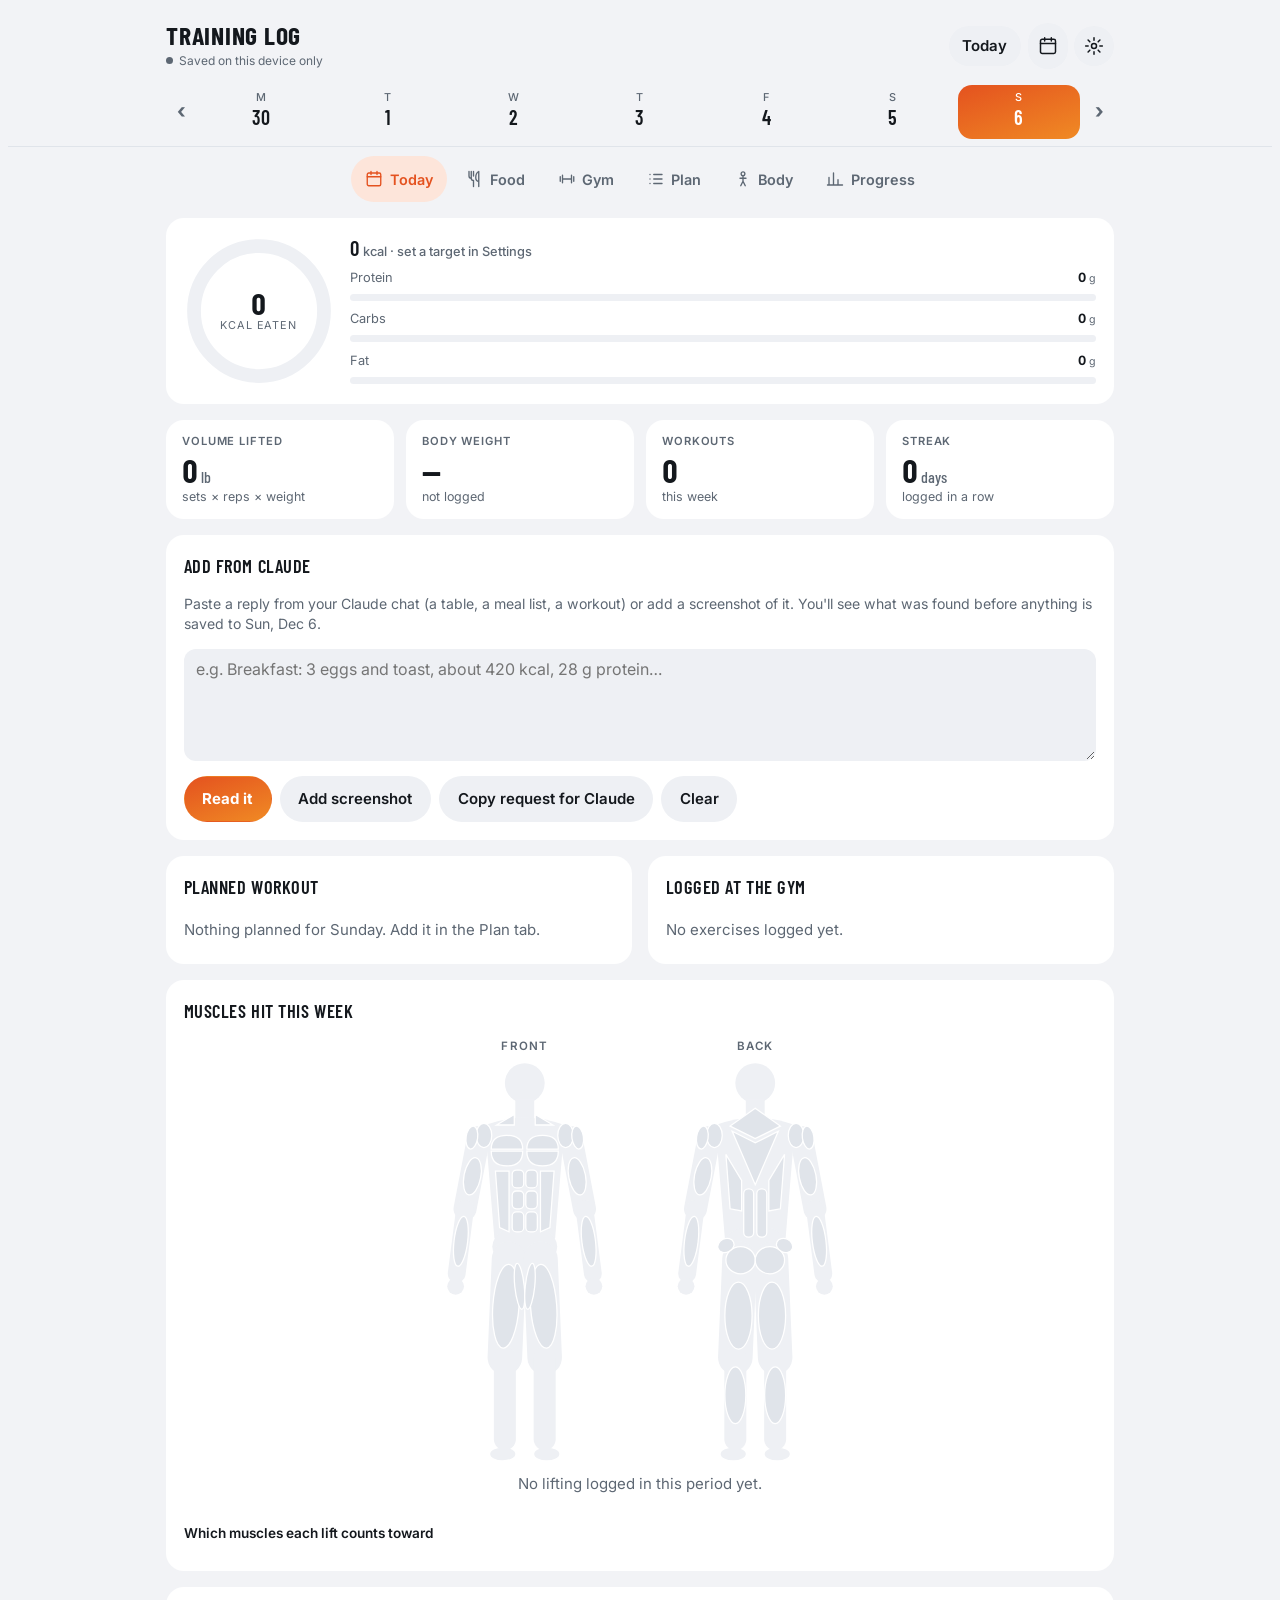
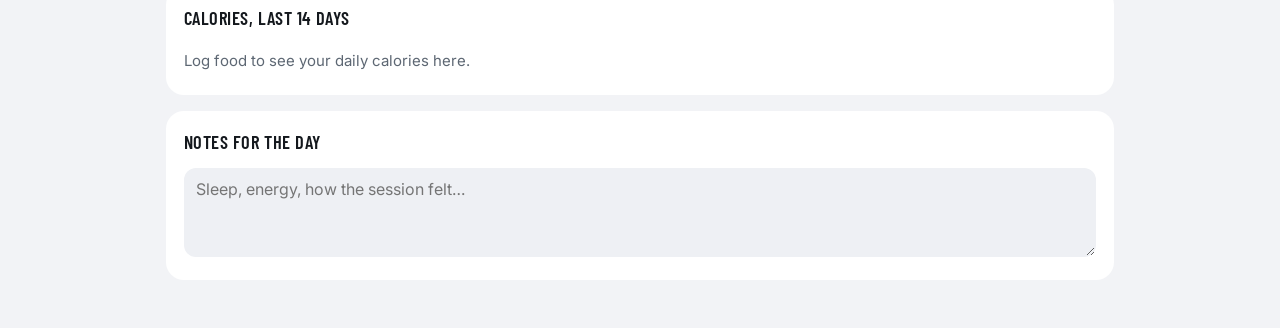
==== commit e260fbac: "Add hip abduction and hip adduction to the Legs exercises The body map gains side glutes (glute medi" ====
--- a/index.html
+++ b/index.html
@@ -829,7 +829,7 @@
   const PRESETS = {
     Chest: ['Bench press', 'Incline bench press'],
     Back: ['Deadlift', 'Rows', 'Lat pulldowns', 'Dual pulley pulldown', 'Low row'],
-    Legs: ['Squats'],
+    Legs: ['Squats', 'Hip abduction', 'Hip adduction'],
     Shoulders: ['Overhead press'],
     Arms: ['Dumbbell curls'],
     Other: [],
@@ -854,7 +854,7 @@
     chestUpper: 'Upper chest', chestLower: 'Mid & lower chest', frontDelt: 'Front delts', sideDelt: 'Side delts', rearDelt: 'Rear delts',
     biceps: 'Biceps', triceps: 'Triceps', forearms: 'Forearms', abs: 'Abs', obliques: 'Obliques',
     upperTraps: 'Upper traps', midTraps: 'Mid traps & rhomboids', lats: 'Lats', lowerBack: 'Lower back',
-    glutes: 'Glutes', quads: 'Quads', hamstrings: 'Hamstrings', calves: 'Calves',
+    glutes: 'Glutes', gluteMed: 'Side glutes (glute medius)', adductors: 'Inner thighs (adductors)', quads: 'Quads', hamstrings: 'Hamstrings', calves: 'Calves',
   };
   // 1 = main muscle for the lift, 0.5 = assisting muscle. Based on EMG studies of each lift (see the notes under the map).
   const EX_MUSCLES = {
@@ -868,6 +868,8 @@
     'dual pulley pulldown': { lats: 1, biceps: 0.5, midTraps: 0.5 },
     'overhead press': { frontDelt: 1, sideDelt: 1, triceps: 0.5, upperTraps: 0.5, chestUpper: 0.5 },
     'dumbbell curls': { biceps: 1, forearms: 0.5 },
+    'hip abduction': { gluteMed: 1, glutes: 0.5 },
+    'hip adduction': { adductors: 1 },
   };
   // Exercises you add yourself are placed by their category.
   const CAT_MUSCLES = {
@@ -904,11 +906,11 @@
       + path('chestUpper', 'M68,93 Q68,80 83,80 Q98,80 98,93 Z') + path('chestLower', 'M68,95 L98,95 Q98,109 83,109 Q68,109 68,95 Z')
       + poly('obliques', '72,114 85,114 85,172 76,168')
       + box('abs', 88, 113, 11, 17) + box('abs', 88, 133, 11, 17) + box('abs', 88, 153, 11, 19)
-      + ell('quads', 84, 243, 14, 40, 2));
+      + ell('quads', 82, 243, 12.5, 40, 4) + ell('adductors', 95, 224, 4.5, 22, -6));
     const back = poly('upperTraps', '100,54 124,71 100,83 76,71') + poly('midTraps', '78,76 100,87 122,76 100,127')
       + box('lowerBack', 89, 131, 9.5, 46, 4.5) + box('lowerBack', 101.5, 131, 9.5, 46, 4.5)
       + both(ell('rearDelt', 61, 80, 7.5, 11.5) + arm('triceps') + poly('lats', '72,98 87,123 87,152 76,150')
-        + ell('glutes', 85, 197, 15, 14) + ell('hamstrings', 84, 252, 13, 32) + ell('calves', 81, 328, 10, 27));
+        + ell('glutes', 86, 199, 14, 13) + ell('gluteMed', 72, 185, 8, 6.5, -25) + ell('hamstrings', 84, 252, 13, 32) + ell('calves', 81, 328, 10, 27));
     return `<g transform="translate(${ox},14)">${base}${view === 'front' ? front : back}<text x="100" y="-2" text-anchor="middle">${view.toUpperCase()}</text></g>`;
   }
   function mapDetails() {
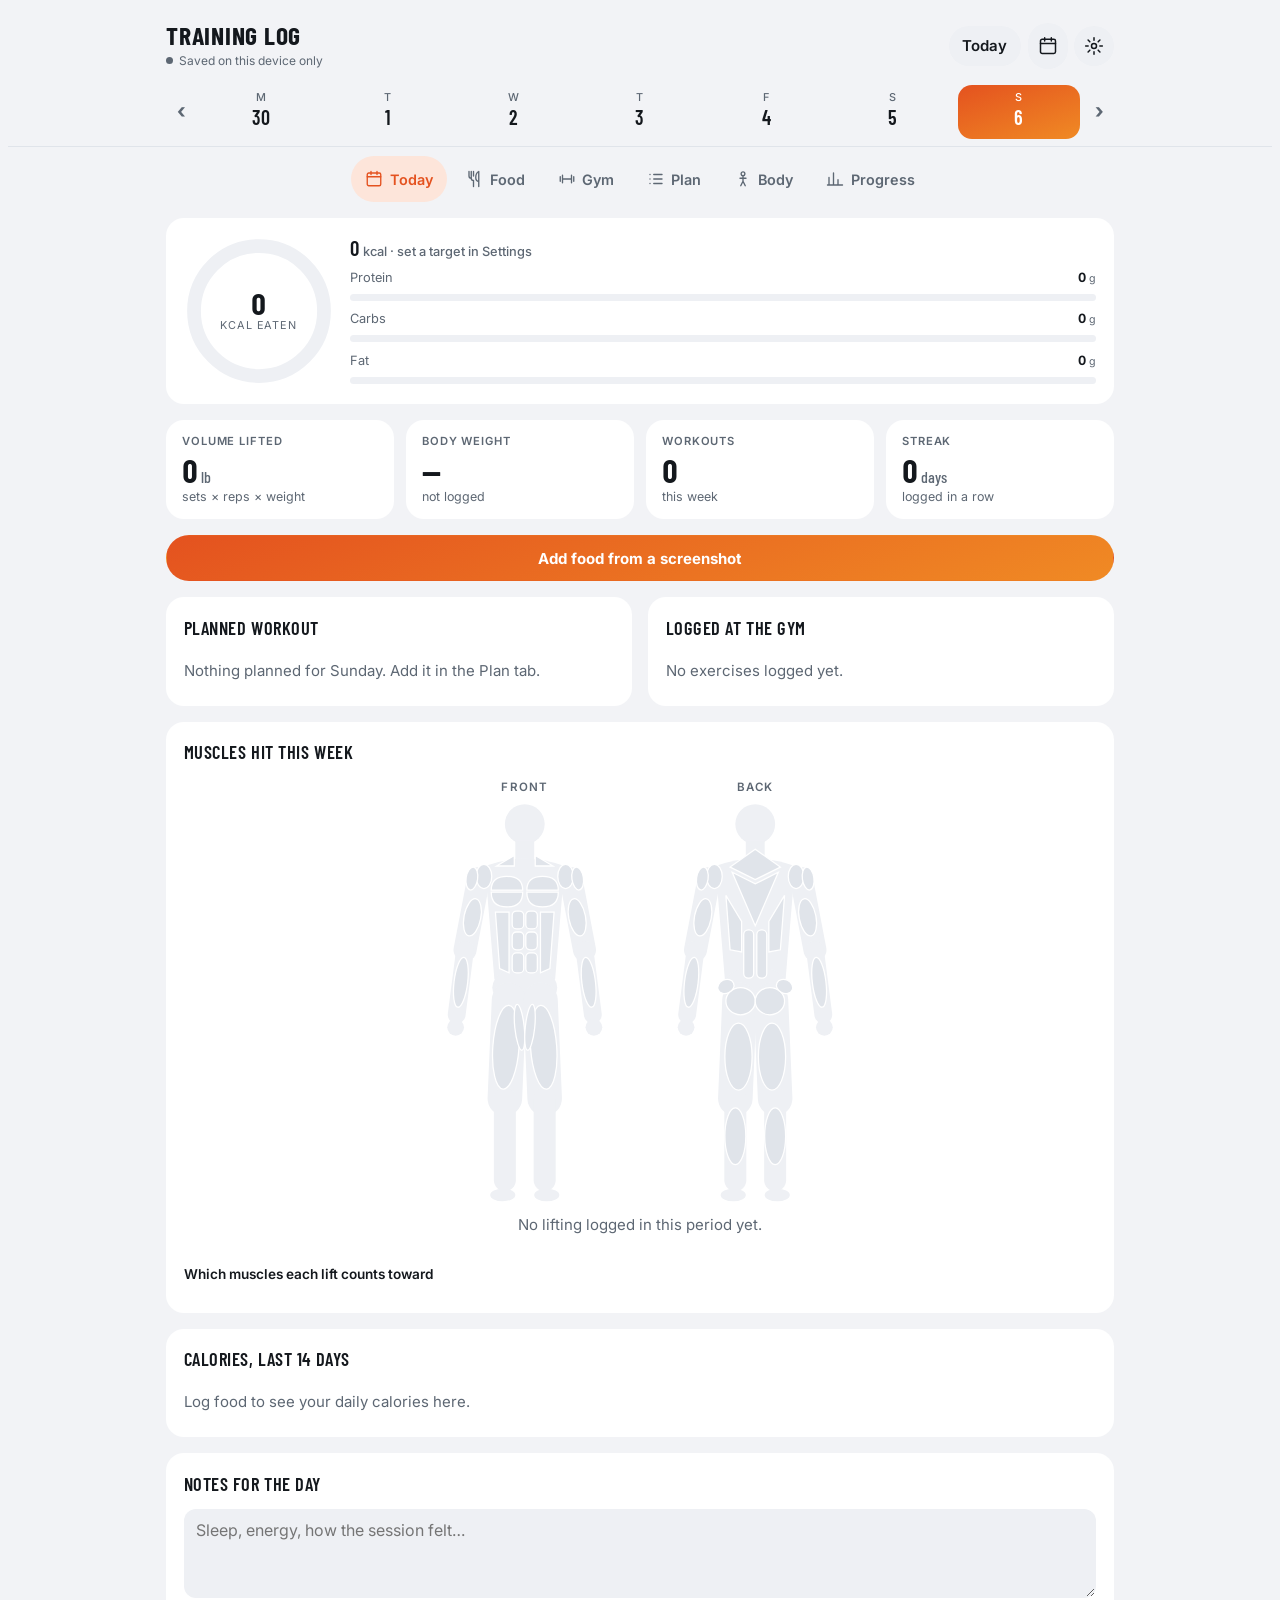
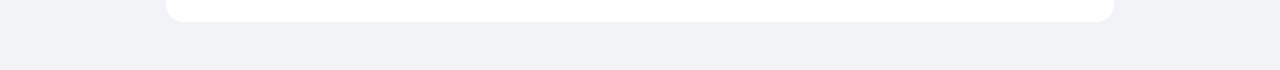
==== commit 04ad41bc: "Put screenshot food entry first and drop meal grouping The Food tab now opens with an Add screenshot" ====
--- a/index.html
+++ b/index.html
@@ -159,6 +159,7 @@
 td.act button.icon { color: var(--danger); font-size: 1.05rem; min-width: 36px; }
 td.act button.icon[data-dup-gym] { color: var(--muted); }
 .file-btn { position: relative; overflow: hidden; }
+#goShot { width: 100%; }
 .file-btn input { position: absolute; inset: 0; width: 100%; height: 100%; min-height: 0; padding: 0; border: 0; opacity: 0; cursor: pointer; font-size: 0; }
 #shotNames { display: flex; gap: .6rem; align-items: center; flex-wrap: wrap; }
 #shotNames img { height: 72px; width: auto; border-radius: 8px; }
@@ -284,20 +285,7 @@
     <div id="reportBanner" class="banner" hidden></div>
     <div class="card hero" id="todayHero"></div>
     <div class="grid stats four" id="todayStats"></div>
-    <div class="card" id="pasteCard">
-      <h2>Add from Claude</h2>
-      <p class="muted">Paste a reply from your Claude chat (a table, a meal list, a workout) or add a screenshot of it. You'll see what was found before anything is saved to <span class="dateLabel"></span>.</p>
-      <textarea id="pasteText" rows="4" placeholder="e.g. Breakfast: 3 eggs and toast, about 420 kcal, 28 g protein…"></textarea>
-      <div class="row" style="margin-top:.6rem">
-        <button id="pasteRead">Read it</button>
-        <label class="file-btn ghost" id="shotBtn">Add screenshot<input type="file" id="shotFile" accept="image/*"></label>
-        <button id="copyPrompt" class="ghost">Copy request for Claude</button>
-        <button id="pasteClear" class="ghost">Clear</button>
-      </div>
-      <p class="muted" id="shotNames" hidden></p>
-      <p class="muted" id="pasteStatus" hidden></p>
-      <div id="pastePreview" hidden></div>
-    </div>
+    <label class="file-btn" id="goShot" for="shotFile">Add food from a screenshot</label>
     <div class="grid two">
       <div class="card"><h2>Planned workout</h2><div id="todayPlan"></div></div>
       <div class="card"><h2>Logged at the gym</h2><div id="todayGym"></div></div>
@@ -312,12 +300,26 @@
 
   <!-- FOOD -->
   <section id="tab-food" class="panel">
+    <div class="card" id="pasteCard">
+      <h2>Add from a screenshot</h2>
+      <p class="muted">Pick a screenshot of what you ate. It is read straight away, and you check the list before it is saved to <span class="dateLabel"></span>. Workouts in the screenshot are picked up too.</p>
+      <label class="file-btn" id="shotBtn" style="width:100%">Add screenshot<input type="file" id="shotFile" accept="image/*"></label>
+      <p class="muted" id="shotNames" hidden></p>
+      <p class="muted" id="pasteStatus" hidden></p>
+      <div id="pastePreview" hidden></div>
+      <details class="bm-details">
+        <summary>Or paste text instead</summary>
+        <textarea id="pasteText" rows="4" placeholder="e.g. 3 eggs and toast, about 420 kcal, 28 g protein…"></textarea>
+        <div class="row" style="margin-top:.6rem">
+          <button id="pasteRead">Read it</button>
+          <button id="copyPrompt" class="ghost">Copy request for Claude</button>
+          <button id="pasteClear" class="ghost">Clear</button>
+        </div>
+      </details>
+    </div>
     <div class="card">
       <h2>Add food</h2>
       <form id="foodForm" class="form-grid" autocomplete="off">
-        <label>Meal
-          <select name="meal" id="foodMeal"><option>Breakfast</option><option>Lunch</option><option>Dinner</option><option>Snack</option></select>
-        </label>
         <label class="wide full">Food<input name="name" id="foodName" required placeholder="e.g. Chicken breast 200 g"></label>
         <label>Calories (kcal)<input name="kcal" id="foodKcal" type="number" inputmode="decimal" min="0" step="1"></label>
         <label>Protein (g)<input name="protein" id="foodProtein" type="number" inputmode="decimal" min="0" step="0.1"></label>
@@ -796,14 +798,9 @@
     if (!items.length) $('#foodList').innerHTML = '<p class="empty">Nothing logged yet. Add your first item above.</p>';
     else {
       let rows = '';
-      for (const meal of MEALS) {
-        const m = items.filter((f) => f.meal === meal);
-        if (!m.length) continue;
-        rows += `<tr class="group"><td>${meal}</td><td class="num">${fmt(m.reduce((a, f) => a + num(f.kcal), 0))}</td><td colspan="4"></td></tr>`;
-        rows += m.map((f) => `<tr><td class="name">${esc(f.name)}</td><td class="num">${fmt(num(f.kcal))}</td><td class="num">${fmt(num(f.protein), 1)}</td>
+      rows += items.map((f) => `<tr><td class="name">${esc(f.name)}</td><td class="num">${fmt(num(f.kcal))}</td><td class="num">${fmt(num(f.protein), 1)}</td>
           <td class="num">${fmt(num(f.carbs), 1)}</td><td class="num">${fmt(num(f.fat), 1)}</td>
           <td class="num act"><button class="icon" data-del-food="${f.id}" aria-label="Delete ${esc(f.name)}">✕</button></td></tr>`).join('');
-      }
       const t = totalsFor(currentDate);
       rows += `<tr><th>Total</th><th class="num">${fmt(t.kcal)}</th><th class="num">${fmt(t.protein, 1)}</th><th class="num">${fmt(t.carbs, 1)}</th><th class="num">${fmt(t.fat, 1)}</th><th></th></tr>`;
       $('#foodList').innerHTML = `<div class="table-wrap"><table><thead><tr><th>Food</th><th class="num">kcal</th><th class="num">P (g)</th><th class="num">C (g)</th><th class="num">F (g)</th><th></th></tr></thead><tbody>${rows}</tbody></table></div>`;
@@ -829,7 +826,7 @@
   const PRESETS = {
     Chest: ['Bench press', 'Incline bench press'],
     Back: ['Deadlift', 'Rows', 'Lat pulldowns', 'Dual pulley pulldown', 'Low row'],
-    Legs: ['Squats', 'Hip abduction', 'Hip adduction'],
+    Legs: ['Squats', 'Leg extension', 'Seated leg curls', 'Hip abduction', 'Hip adduction'],
     Shoulders: ['Overhead press'],
     Arms: ['Dumbbell curls'],
     Other: [],
@@ -870,6 +867,8 @@
     'dumbbell curls': { biceps: 1, forearms: 0.5 },
     'hip abduction': { gluteMed: 1, glutes: 0.5 },
     'hip adduction': { adductors: 1 },
+    'leg extension': { quads: 1 },
+    'seated leg curls': { hamstrings: 1 },
   };
   // Exercises you add yourself are placed by their category.
   const CAT_MUSCLES = {
@@ -1050,6 +1049,7 @@
 
   $('#weekStrip').addEventListener('click', (e) => { const b = e.target.closest('[data-date]'); if (b) setDate(b.dataset.date); });
   $('#settingsBtn').onclick = () => showTab('settings');
+  $('#goShot').addEventListener('click', () => showTab('food'));
   $$('.seg button').forEach((b) => b.addEventListener('click', () => { period.mode = b.dataset.period; renderProgress(); }));
   function shiftPeriod(n) {
     if (period.mode === 'year') period.y += n;
@@ -1081,7 +1081,7 @@
     const d = formData(e.target);
     editDay(currentDate).food.push({ id: uid(), ...d });
     persistDay(currentDate);
-    e.target.reset(); e.target.meal.value = d.meal;
+    e.target.reset();
     renderAll(); toast('Food added');
   });
 
@@ -1143,10 +1143,10 @@
     const ds = t.dataset;
     if (ds.delFood) { const d = editDay(currentDate); d.food = d.food.filter((f) => f.id !== ds.delFood); }
     else if (ds.quickFood != null) {
-      const f = store.recentFoods[+ds.quickFood], meal = $('#foodForm').meal.value;
+      const f = store.recentFoods[+ds.quickFood];
       const { date, ...rest } = f;
-      editDay(currentDate).food.push({ ...rest, id: uid(), meal });
-      toast(`Added ${f.name} to ${meal}`);
+      editDay(currentDate).food.push({ ...rest, id: uid() });
+      toast(`Added ${f.name}`);
     }
     else if (ds.delGym) { const d = editDay(currentDate); d.gym = d.gym.filter((g) => g.id !== ds.delGym); }
     else if (ds.dupGym) { const g = day(currentDate).gym.find((x) => x.id === ds.dupGym); editDay(currentDate).gym.push({ ...g, id: uid() }); toast('Logged again'); }
@@ -1238,13 +1238,13 @@
   };
 
   // ---------- Add from Claude ----------
-  const SHAPE = '{"days":[{"date":"YYYY-MM-DD or null","food":[{"meal":"Breakfast|Lunch|Dinner|Snack","name":"text","kcal":number,"protein":number,"carbs":number,"fat":number}],"gym":[{"exercise":"text","sets":number,"reps":number,"weight":number,"minutes":number,"notes":"text"}],"body":{"weight":number,"waist":number} or null}],"targets":{"kcal":number,"protein":number,"carbs":number,"fat":number} or null}';
+  const SHAPE = '{"days":[{"date":"YYYY-MM-DD or null","food":[{"name":"text","kcal":number,"protein":number,"carbs":number,"fat":number}],"gym":[{"exercise":"text","sets":number,"reps":number,"weight":number,"minutes":number,"notes":"text"}],"body":{"weight":number,"waist":number} or null}],"targets":{"kcal":number,"protein":number,"carbs":number,"fat":number} or null}';
   const RULES = [
     'Numbers only: strip "~", "g", "kcal" and other units. Use null for anything not given.',
     'Only count what was actually eaten or done. Ignore "remaining" amounts, suggestions and plans.',
-    'Break the food down: list every individual food or drink as its own item, under the meal it was eaten at, with the numbers given for that item.',
+    'Break the food down: list every individual food or drink as its own item, with the numbers given for that item.',
     'If foods are named without their own numbers, still list each one, with null numbers.',
-    'Add one extra item named "Day total" (meal "Snack") holding the day totals only when totals are given and the individual items have no numbers of their own, or when no individual foods are listed at all.',
+    'Add one extra item named "Day total" holding the day totals only when totals are given and the individual items have no numbers of their own, or when no individual foods are listed at all.',
     'Never add a "Day total" item when the individual items already carry numbers: that would count the food twice.',
     'If daily targets are shown, put them in "targets".',
     'Never invent foods, exercises or numbers that are not in the source.',
@@ -1289,9 +1289,10 @@
     setPasteStatus('Preparing screenshot…');
     shots = await Promise.all(imgs.map(shrink));
     const box = $('#shotNames');
-    box.innerHTML = shots.map((b) => `<img alt="Attached screenshot" src="${URL.createObjectURL(b)}">`).join('') + '<span>Screenshot attached. Tap Read it.</span>';
+    box.innerHTML = shots.map((b) => `<img alt="Attached screenshot" src="${URL.createObjectURL(b)}">`).join('') + '<span>Screenshot attached.</span>';
     box.hidden = false;
     setPasteStatus('');
+    $('#pasteRead').click();
   }
   $('#shotFile').addEventListener('change', (e) => { const files = [...e.target.files]; e.target.value = ''; if (files.length) addShots(files); });
   // A screenshot copied to the clipboard can also be pasted straight into the box.
@@ -1307,11 +1308,10 @@
     if (!data || typeof data !== 'object') return null;
     const daysIn = Array.isArray(data.days) ? data.days : (data.food || data.gym || data.body) ? [data] : [];
     const n = (v) => (v == null || v === '' || isNaN(+v) ? '' : +v);
-    const meals = new Set(MEALS);
     const out = daysIn.map((d) => ({
       date: /^\d{4}-\d{2}-\d{2}$/.test(d.date || '') ? d.date : currentDate,
       food: (d.food || []).filter((f) => f && f.name).map((f) => ({
-        meal: meals.has(f.meal) ? f.meal : 'Snack', name: String(f.name),
+        name: String(f.name),
         kcal: n(f.kcal), protein: n(f.protein), carbs: n(f.carbs), fat: n(f.fat),
       })),
       gym: (d.gym || []).filter((g) => g && g.exercise).map((g) => ({
@@ -1367,12 +1367,7 @@
     const cell = (v, d) => (v === '' ? '—' : fmt(v, d));
     const sum = (list, k) => list.reduce((a, f) => a + num(f[k]), 0);
     let rows = '';
-    for (const meal of MEALS) {
-      const m = food.filter((f) => f.meal === meal);
-      if (!m.length) continue;
-      rows += `<tr class="group"><td>${meal}</td><td class="num">${fmt(sum(m, 'kcal'))}</td><td class="num">${fmt(sum(m, 'protein'), 1)}</td><td class="num">${fmt(sum(m, 'carbs'), 1)}</td><td class="num">${fmt(sum(m, 'fat'), 1)}</td><td></td></tr>`;
-      rows += m.map((f) => `<tr><td class="name">${esc(f.name)}</td><td class="num">${cell(f.kcal)}</td><td class="num">${cell(f.protein, 1)}</td><td class="num">${cell(f.carbs, 1)}</td><td class="num">${cell(f.fat, 1)}</td><td class="num act"><button class="icon" data-pv-del="${food.indexOf(f)}" aria-label="Remove ${esc(f.name)}">✕</button></td></tr>`).join('');
-    }
+    rows += food.map((f, i) => `<tr><td class="name">${esc(f.name)}</td><td class="num">${cell(f.kcal)}</td><td class="num">${cell(f.protein, 1)}</td><td class="num">${cell(f.carbs, 1)}</td><td class="num">${cell(f.fat, 1)}</td><td class="num act"><button class="icon" data-pv-del="${i}" aria-label="Remove ${esc(f.name)}">✕</button></td></tr>`).join('');
     rows += `<tr><th>Total</th><th class="num">${fmt(sum(food, 'kcal'))}</th><th class="num">${fmt(sum(food, 'protein'), 1)}</th><th class="num">${fmt(sum(food, 'carbs'), 1)}</th><th class="num">${fmt(sum(food, 'fat'), 1)}</th><th></th></tr>`;
     const gaps = food.some((f) => f.kcal === '');
     return `<div class="table-wrap"><table><thead><tr><th>Food</th><th class="num">kcal</th><th class="num">P (g)</th><th class="num">C (g)</th><th class="num">F (g)</th><th></th></tr></thead><tbody>${rows}</tbody></table></div>`
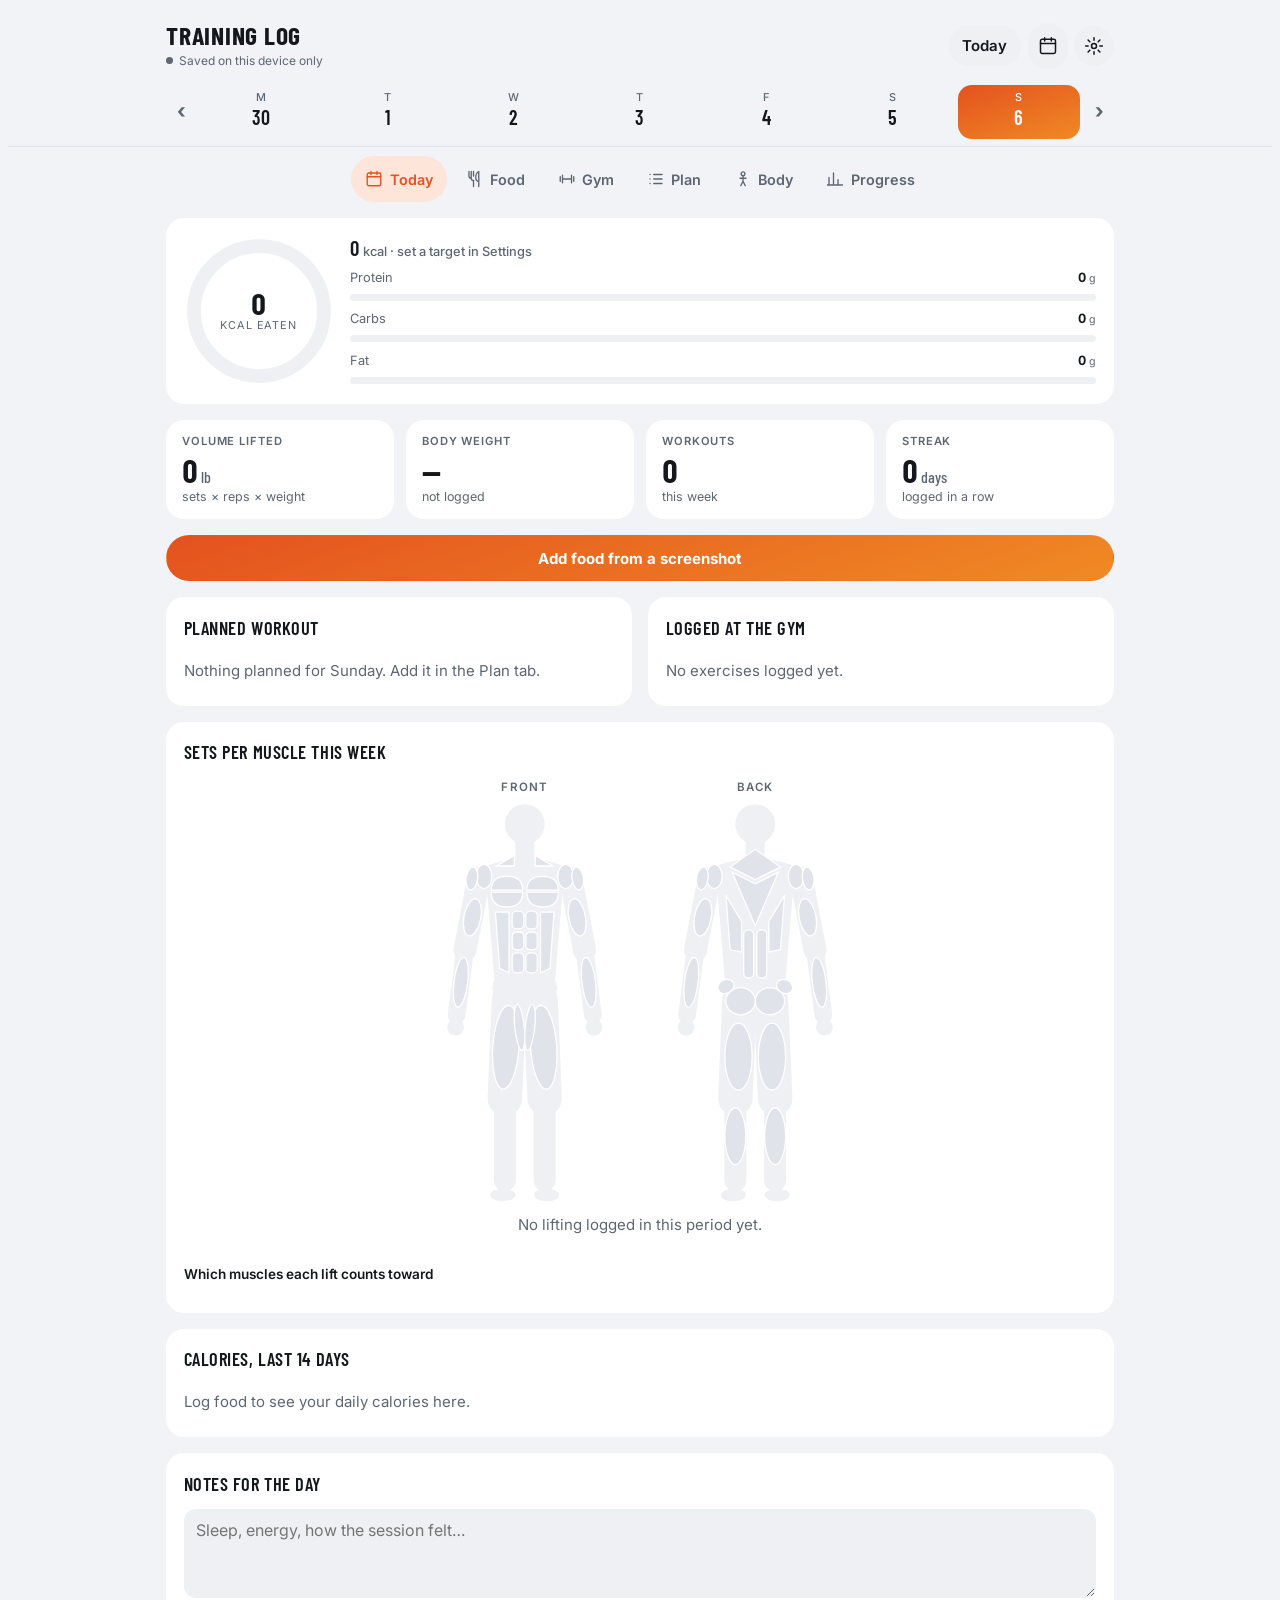
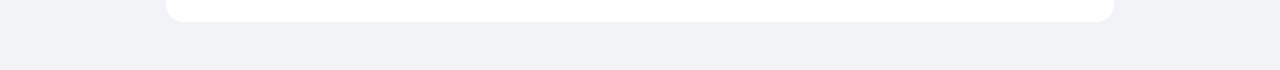
==== commit 8290596b: "Shade the muscle map by weekly sets on a fixed scale Colour now reflects sets per muscle per week (w" ====
--- a/index.html
+++ b/index.html
@@ -290,7 +290,7 @@
       <div class="card"><h2>Planned workout</h2><div id="todayPlan"></div></div>
       <div class="card"><h2>Logged at the gym</h2><div id="todayGym"></div></div>
     </div>
-    <div class="card"><h2>Muscles hit this week</h2><div id="weekMuscles" class="bodymap"></div></div>
+    <div class="card"><h2>Sets per muscle this week</h2><div id="weekMuscles" class="bodymap"></div></div>
     <div class="card"><h2>Calories, last 14 days</h2><div id="calChart" class="chart"></div></div>
     <div class="card">
       <h2>Notes for the day</h2>
@@ -395,7 +395,7 @@
       </div>
     </div>
     <div class="grid stats" id="perStats"></div>
-    <div class="card"><h2>Muscles hit</h2><div id="perMuscles" class="bodymap"></div></div>
+    <div class="card"><h2>Sets per muscle, weekly average</h2><div id="perMuscles" class="bodymap"></div></div>
     <div class="card"><h2 id="perCalTitle"></h2><div id="perCal" class="chart"></div></div>
     <div class="card"><h2 id="perWeightTitle"></h2><div id="perWeight" class="chart"></div></div>
     <div class="card"><h2 id="perVolTitle"></h2><div id="perVol" class="chart"></div></div>
@@ -691,7 +691,12 @@
       tile('Weight change', change == null ? '—' : (change > 0 ? '+' : '') + fmt(change, 1), change == null ? '' : 'lb',
         change == null ? 'needs two weigh-ins' : `${fmt(bw[0].w, 1)} → ${fmt(bw[bw.length - 1].w, 1)} lb`);
 
-    $('#perMuscles').innerHTML = bodyMapHTML(muscleLoad(dates));
+    // Weeks elapsed in the period so far, for a weekly average.
+    const pStart = isMonth ? new Date(period.y, period.m, 1) : new Date(period.y, 0, 1);
+    const pEnd = isMonth ? new Date(period.y, period.m + 1, 0) : new Date(period.y, 11, 31);
+    const upTo = Math.min(pEnd.getTime(), fromISO(todayISO()).getTime());
+    const weeks = Math.max(1, (Math.round((upTo - pStart.getTime()) / 864e5) + 1) / 7);
+    $('#perMuscles').innerHTML = bodyMapHTML(muscleLoad(dates), weeks);
 
     let cal, volData, weight;
     if (isMonth) {
@@ -917,16 +922,19 @@
     return `<details class="bm-details"><summary>Which muscles each lift counts toward</summary><ul>${Object.values(PRESETS).flat().map((n) => {
       const map = EX_MUSCLES[n.toLowerCase()] || {};
       return `<li><b>${esc(n)}:</b> ${names(map, 1)}${names(map, 0.5) ? `. Assisting: ${names(map, 0.5)}` : ''}</li>`;
-    }).join('')}</ul><p>Based on published EMG (muscle-activity) studies of each lift. The full-or-half weighting is a simplification. Exercises you add yourself are placed by their category.</p></details>`;
-  }
-  function bodyMapHTML(load) {
+    }).join('')}</ul><p>Muscles per lift are based on published EMG (muscle-activity) studies. Counting weekly sets, with half credit for assisting muscles, follows the research on training volume and muscle growth: about 4 sets a week is the lowest dose linked to growth, gains keep rising past 10, and 12 to 20 is a commonly recommended range for trained lifters. Weight lifted and body size are not part of the measure, because growth is similar across light and heavy loads when sets are taken close to failure. The app cannot tell how hard a set was, so it counts every set you log. Exercises you add yourself are placed by their category.</p></details>`;
+  }
+  // Shading uses a fixed scale of sets per muscle per week, the measure the hypertrophy research supports best.
+  const SETS_HOT = 20;
+  function bodyMapHTML(total, weeks = 1) {
+    const load = {};
+    for (const [m, v] of Object.entries(total)) load[m] = v / weeks;
     const hit = Object.entries(load).filter(([, v]) => v > 0).sort((a, b) => b[1] - a[1]);
-    const max = hit.length ? hit[0][1] : 1;
-    return `<svg viewBox="0 0 420 410" role="img" aria-label="Body outline, front and back, shaded by sets per muscle">${figure(0, 'front', load, max)}${figure(220, 'back', load, max)}</svg>`
+    return `<svg viewBox="0 0 420 410" role="img" aria-label="Body outline, front and back, shaded by weekly sets per muscle">${figure(0, 'front', load, SETS_HOT)}${figure(220, 'back', load, SETS_HOT)}</svg>`
       + (hit.length
-        ? `<div class="bm-legend"><span>Fewer sets</span><i></i><span>More sets</span></div>
-           <div class="bm-list">${hit.map(([m, v]) => `<div class="macro"><div class="macro-top"><span>${MUSCLES[m]}</span><b>${fmt(v, 1)}<small> sets</small></b></div><div class="bar"><span style="width:${(v / max) * 100}%;background:${heat(v / max)}"></span></div></div>`).join('')}</div>
-           <p class="muted" style="margin:.8rem 0 0">A set counts in full for a lift's main muscles and as half for assisting muscles. Colour runs from cool (fewest sets) to warm (most sets), relative to your most-trained muscle in this period.</p>`
+        ? `<div class="bm-legend"><span>1</span><i></i><span>${SETS_HOT}+ sets a week</span></div>
+           <div class="bm-list">${hit.map(([m, v]) => `<div class="macro"><div class="macro-top"><span>${MUSCLES[m]}</span><b>${fmt(v, 1)}<small> sets/wk</small></b></div><div class="bar"><span style="width:${Math.min(100, (v / SETS_HOT) * 100)}%;background:${heat(v / SETS_HOT)}"></span></div></div>`).join('')}</div>
+           <p class="muted" style="margin:.8rem 0 0">${weeks > 1 ? `Weekly average over ${fmt(weeks, 1)} weeks. ` : ''}A set counts in full for a lift's main muscles and as half for assisting muscles. Colour is fixed: blue is a few sets a week, red is ${SETS_HOT} or more.</p>`
         : '<p class="empty" style="text-align:center">No lifting logged in this period yet.</p>') + mapDetails();
   }
 
